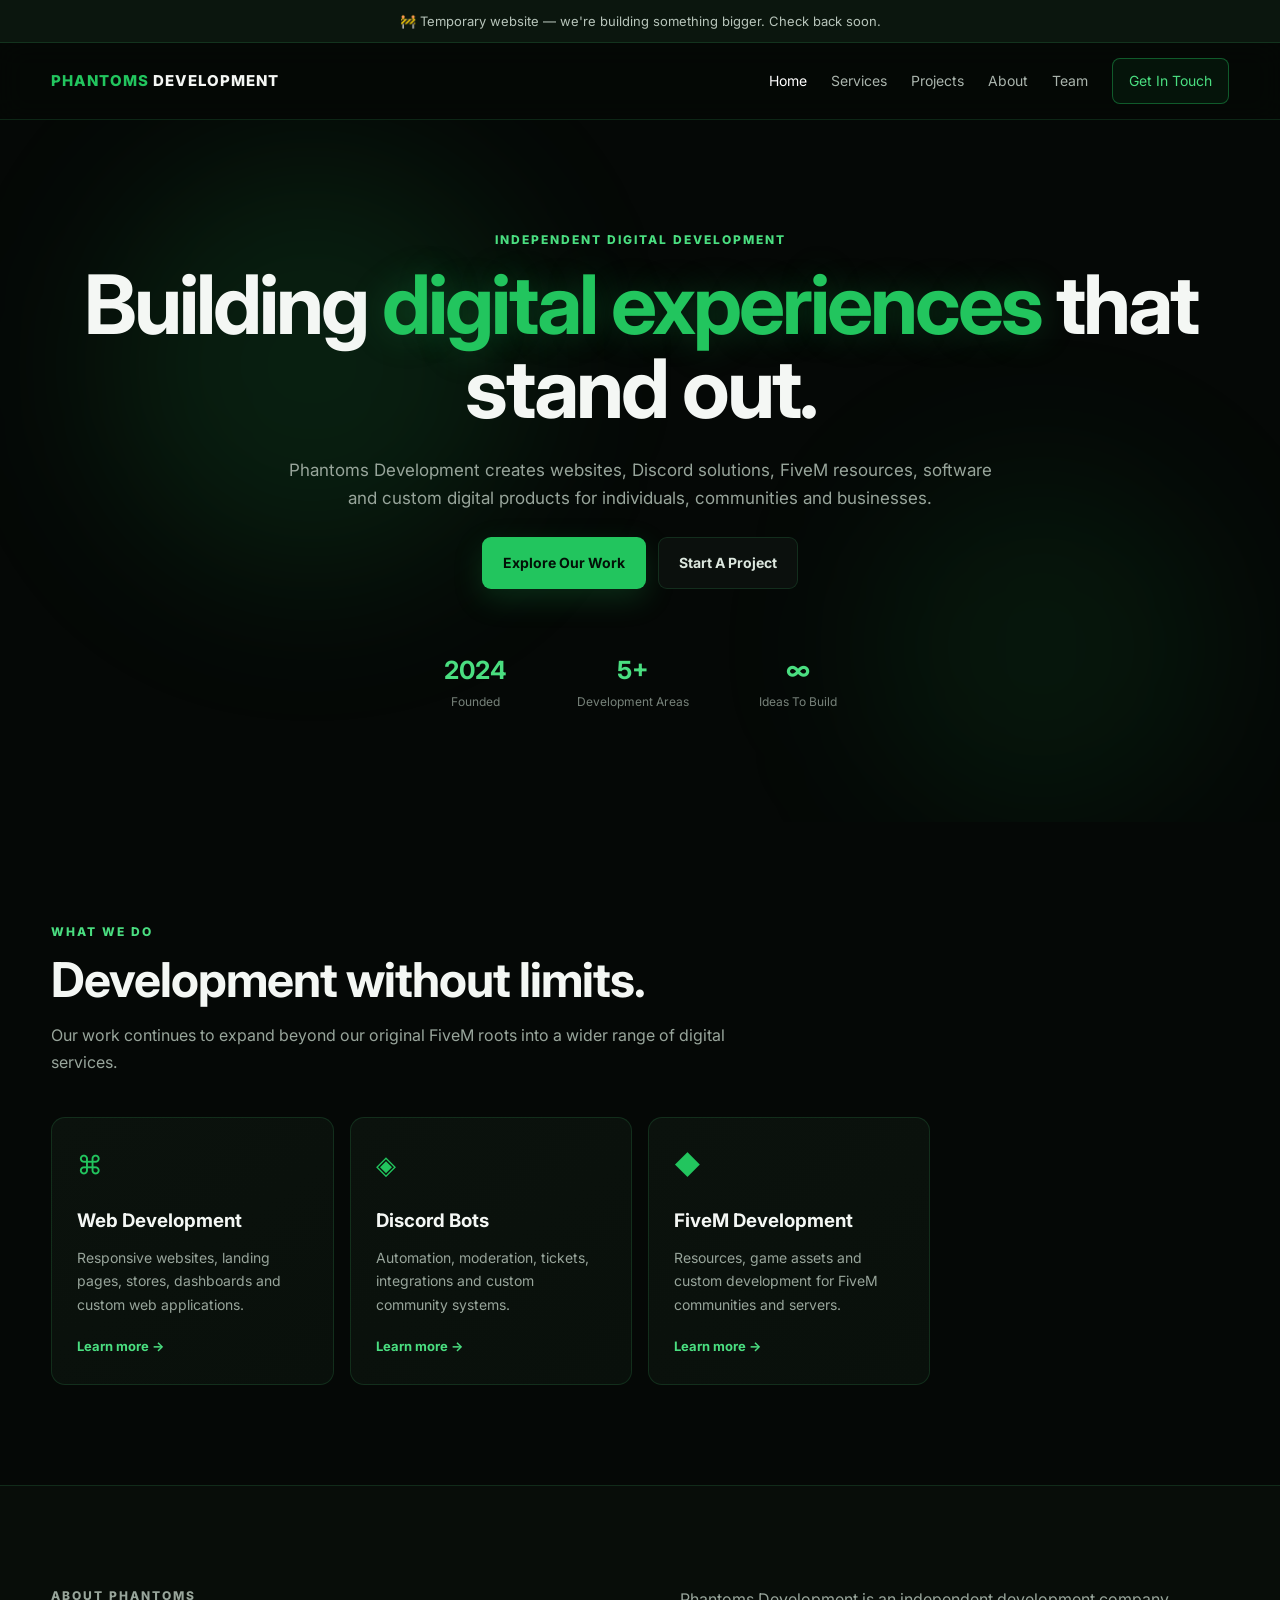
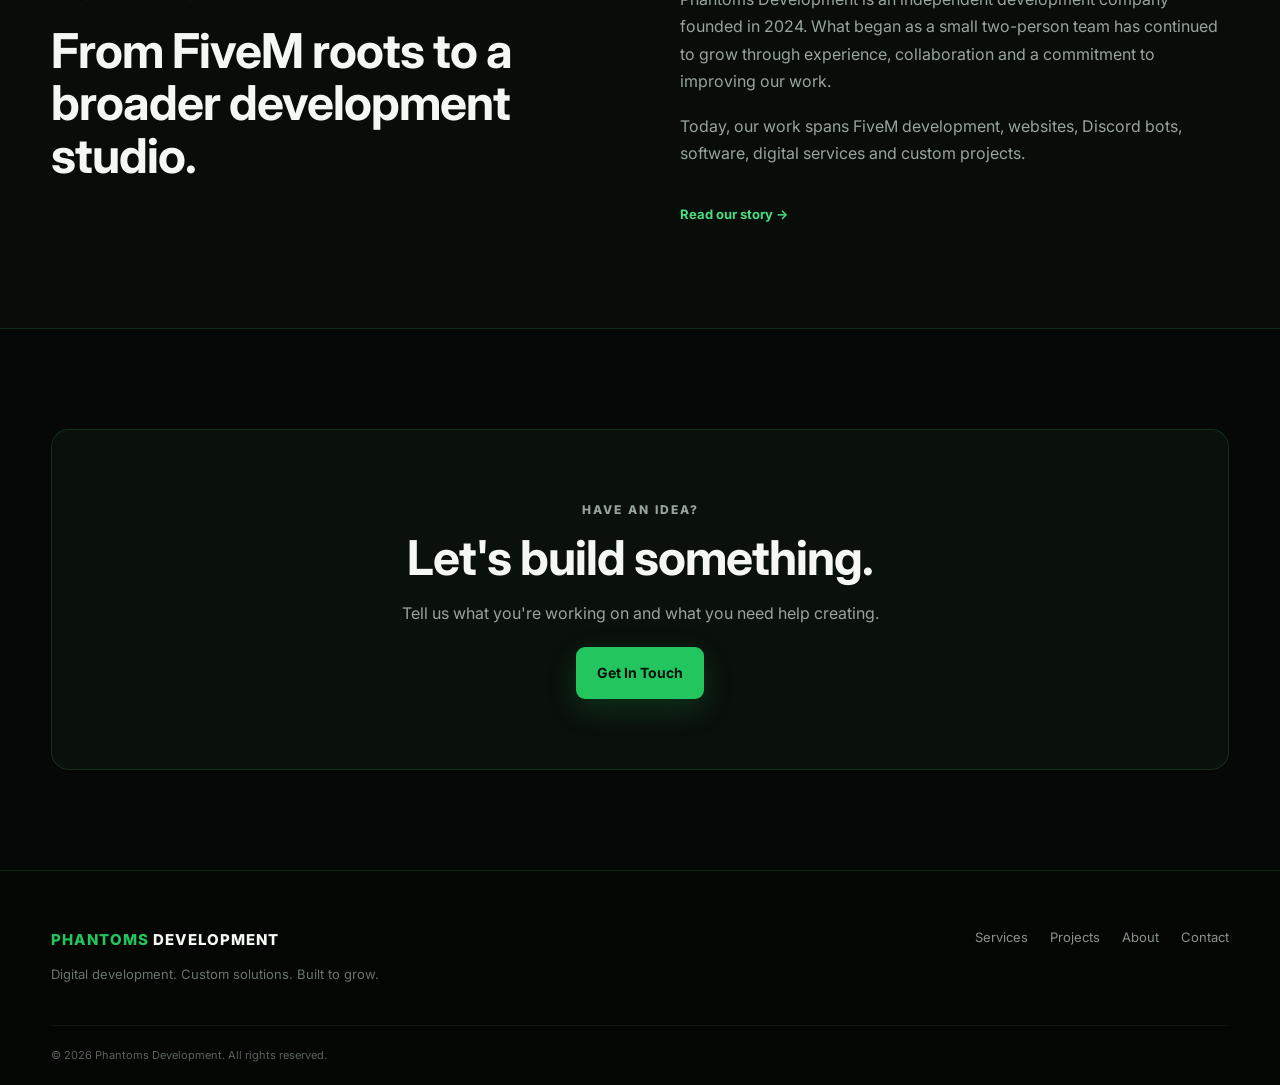
==== index.html @ bc6810c6 "Update index.html" ====
<!DOCTYPE html><html lang="en"><head><meta charset="UTF-8"><meta name="viewport" content="width=device-width,initial-scale=1"><meta name="description" content="Phantoms Development — websites, Discord bots, FiveM development, software and custom digital solutions."><title>Phantoms Development | Home</title><link rel="stylesheet" href="css/style.css"></head><body>

<div class="notice">🚧 Temporary website — we're building something bigger. Check back soon.</div>
<header class="site-header"><div class="container nav-wrap"><a class="logo" href="index.html"><span>PHANTOMS</span> DEVELOPMENT</a><button class="menu-toggle" aria-label="Open navigation">☰</button><nav class="nav"><a class="active" href="index.html">Home</a><a href="services.html">Services</a><a href="projects.html">Projects</a><a href="about.html">About</a><a href="team.html">Team</a><a class="nav-cta" href="contact.html">Get In Touch</a></nav></div></header>
<main>
<section class="hero"><div class="orb orb-one"></div><div class="orb orb-two"></div><div class="container hero-content"><p class="eyebrow">INDEPENDENT DIGITAL DEVELOPMENT</p><h1>Building <span>digital experiences</span> that stand out.</h1><p class="hero-text">Phantoms Development creates websites, Discord solutions, FiveM resources, software and custom digital products for individuals, communities and businesses.</p><div class="hero-buttons"><a class="button primary" href="projects.html">Explore Our Work</a><a class="button secondary" href="contact.html">Start A Project</a></div><div class="stats"><div><strong>2024</strong><span>Founded</span></div><div><strong>5+</strong><span>Development Areas</span></div><div><strong>∞</strong><span>Ideas To Build</span></div></div></div></section>
<section class="section"><div class="container"><div class="section-heading"><p class="eyebrow">WHAT WE DO</p><h2>Development without limits.</h2><p>Our work continues to expand beyond our original FiveM roots into a wider range of digital services.</p></div><div class="card-grid"><article class="card"><div class="icon">⌘</div><h3>Web Development</h3><p>Responsive websites, landing pages, stores, dashboards and custom web applications.</p><a href="services.html">Learn more →</a></article><article class="card"><div class="icon">◈</div><h3>Discord Bots</h3><p>Automation, moderation, tickets, integrations and custom community systems.</p><a href="services.html">Learn more →</a></article><article class="card"><div class="icon">◆</div><h3>FiveM Development</h3><p>Resources, game assets and custom development for FiveM communities and servers.</p><a href="services.html">Learn more →</a></article></div></div></section>
<section class="section dark-section"><div class="container split"><div><p class="eyebrow">ABOUT PHANTOMS</p><h2>From FiveM roots to a broader development studio.</h2></div><div><p>Phantoms Development is an independent development company founded in 2024. What began as a small two-person team has continued to grow through experience, collaboration and a commitment to improving our work.</p><p>Today, our work spans FiveM development, websites, Discord bots, software, digital services and custom projects.</p><a class="text-link" href="about.html">Read our story →</a></div></div></section>
<section class="section"><div class="container cta"><p class="eyebrow">HAVE AN IDEA?</p><h2>Let's build something.</h2><p>Tell us what you're working on and what you need help creating.</p><a class="button primary" href="contact.html">Get In Touch</a></div></section>
</main><footer class="footer"><div class="container footer-wrap"><div><a class="logo" href="index.html"><span>PHANTOMS</span> DEVELOPMENT</a><p>Digital development. Custom solutions. Built to grow.</p></div><div class="footer-links"><a href="services.html">Services</a><a href="projects.html">Projects</a><a href="about.html">About</a><a href="contact.html">Contact</a></div></div><div class="container copyright">© 2026 Phantoms Development. All rights reserved.</div></footer><script src="js/script.js"></script></body></html>
---- css/style.css ----
@import url('https://fonts.googleapis.com/css2?family=Inter:wght@400;500;600;700;800&display=swap');
:root{--bg:#050806;--green:#22c55e;--bright:#4ade80;--text:#f4f7f4;--muted:#98a59b;--border:rgba(74,222,128,.14);--max:1180px}*{box-sizing:border-box;margin:0;padding:0}html{scroll-behavior:smooth}body{font-family:Inter,Arial,sans-serif;background:var(--bg);color:var(--text);line-height:1.7}a{color:inherit;text-decoration:none}.container{width:min(92%,var(--max));margin:auto}.notice{text-align:center;background:#0b160e;border-bottom:1px solid var(--border);color:#b7c4ba;padding:10px;font-size:13px}.site-header{position:sticky;top:0;z-index:20;background:rgba(5,8,6,.88);backdrop-filter:blur(14px);border-bottom:1px solid var(--border)}.nav-wrap{min-height:76px;display:flex;align-items:center;justify-content:space-between;gap:30px}.logo{font-size:15px;font-weight:800;letter-spacing:1px}.logo span{color:var(--green)}.nav{display:flex;align-items:center;gap:24px}.nav a{color:#aab5ad;font-size:14px;transition:.2s}.nav a:hover,.nav a.active{color:#fff}.nav-cta{padding:10px 16px;border:1px solid rgba(34,197,94,.4);border-radius:8px;color:var(--bright)!important;background:rgba(34,197,94,.07)}.menu-toggle{display:none;background:none;border:0;color:#fff;font-size:25px}.hero{min-height:78vh;display:grid;place-items:center;text-align:center;position:relative;overflow:hidden}.orb{position:absolute;border-radius:50%;filter:blur(80px);pointer-events:none}.orb-one{width:420px;height:420px;background:rgba(34,197,94,.12);top:5%;left:8%}.orb-two{width:350px;height:350px;background:rgba(34,197,94,.08);right:5%;bottom:0}.hero-content{position:relative;z-index:1}.eyebrow{color:var(--bright);font-size:12px;font-weight:800;letter-spacing:2px;margin-bottom:12px}h1{font-size:clamp(42px,7vw,82px);line-height:1.03;letter-spacing:-3px}h1 span{color:var(--green);text-shadow:0 0 35px rgba(34,197,94,.25)}.hero-text,.page-hero p{max-width:720px;margin:24px auto;color:var(--muted);font-size:17px}.hero-buttons{display:flex;justify-content:center;gap:12px;flex-wrap:wrap}.button{display:inline-block;border-radius:9px;padding:13px 20px;font-weight:700;font-size:14px;transition:.2s;border:1px solid transparent;cursor:pointer}.button:hover{transform:translateY(-2px)}.primary{background:var(--green);color:#031007;box-shadow:0 10px 30px rgba(34,197,94,.18)}.primary:hover{background:var(--bright)}.secondary{border-color:var(--border);background:#0b100d;color:#dce7de}.stats{display:flex;justify-content:center;gap:70px;margin-top:60px}.stats div{display:flex;flex-direction:column}.stats strong{font-size:25px;color:var(--bright)}.stats span{font-size:12px;color:#77827a}.section{padding:100px 0}.dark-section{background:#080d09;border-top:1px solid var(--border);border-bottom:1px solid var(--border)}.section-heading{max-width:700px;margin-bottom:40px}.section-heading h2,.split h2,.cta h2{font-size:clamp(30px,4vw,48px);line-height:1.1;margin-bottom:15px;letter-spacing:-1px}.section-heading>p:last-child,.split p,.cta>p{color:var(--muted)}.card-grid{display:grid;grid-template-columns:repeat(4,1fr);gap:16px}.card,.project-card,.team-card{background:linear-gradient(145deg,#0b120d,#09100b);border:1px solid var(--border);border-radius:14px;padding:25px;transition:.25s}.card:hover,.project-card:hover,.team-card:hover{transform:translateY(-5px);border-color:rgba(74,222,128,.35);box-shadow:0 15px 50px rgba(0,0,0,.25)}.icon{color:var(--green);font-size:26px;margin-bottom:18px}.card h3{margin-bottom:9px}.card p,.project-body p,.team-card p{color:var(--muted);font-size:14px}.card a,.text-link{display:inline-block;color:var(--bright);font-size:13px;font-weight:700;margin-top:18px}.split{display:grid;grid-template-columns:1fr 1fr;gap:80px;align-items:start}.split p{margin-bottom:18px}.cta{text-align:center;border:1px solid var(--border);border-radius:18px;padding:70px 25px;background:#0a100b}.cta .button{margin-top:20px}.page-hero{padding:120px 0 70px;background:radial-gradient(circle at 50% 0,rgba(34,197,94,.1),transparent 50%);border-bottom:1px solid var(--border)}.page-hero h1{font-size:clamp(42px,6vw,70px)}.service-list{display:grid;gap:18px}.service-row{display:grid;grid-template-columns:90px 1fr;gap:25px;padding:35px 0;border-bottom:1px solid var(--border)}.service-number{font-size:13px;color:var(--green);font-weight:800}.service-row h2{font-size:30px;margin-bottom:10px}.service-row p{color:var(--muted);max-width:800px}.service-row ul{display:flex;flex-wrap:wrap;gap:8px 25px;margin-top:15px;color:#c0cbc2;font-size:14px}.project-grid{display:grid;grid-template-columns:repeat(3,1fr);gap:18px}.project-card{padding:0;overflow:hidden}.project-art{height:190px;display:grid;place-items:center;background:#0b120d;color:var(--green);font-weight:800;letter-spacing:4px;font-size:28px;border-bottom:1px solid var(--border)}.project-body{padding:22px}.project-body span{font-size:11px;color:var(--bright);font-weight:800;letter-spacing:1px}.project-body h3{margin:5px 0 8px}.article{max-width:850px}.article h2{font-size:32px;margin:45px 0 15px}.article h2:first-child{margin-top:0}.article p{color:var(--muted);margin-bottom:18px}.article strong{color:#e8f1e9}.team-grid{display:grid;grid-template-columns:1fr 1fr;gap:20px}.team-card{padding:40px}.avatar{width:70px;height:70px;border-radius:50%;display:grid;place-items:center;background:rgba(34,197,94,.1);border:1px solid var(--border);color:var(--green);font-size:28px;font-weight:800;margin-bottom:25px}.contact-grid{display:grid;grid-template-columns:1fr 1fr;gap:70px}.contact-grid h2{font-size:40px;line-height:1.1;margin-bottom:15px}.contact-grid>div>p:not(.eyebrow){color:var(--muted)}.contact-points{margin-top:35px;display:grid;gap:18px}.contact-points div{border-left:2px solid var(--green);padding-left:16px;display:flex;flex-direction:column}.contact-points span{color:var(--muted);font-size:14px}.contact-form{display:grid;gap:16px;background:#0a100b;border:1px solid var(--border);padding:28px;border-radius:14px}.contact-form label{display:grid;gap:7px;font-size:13px;font-weight:700;color:#d9e2db}.contact-form input,.contact-form select,.contact-form textarea{width:100%;background:#050806;border:1px solid #1b2a1e;border-radius:8px;padding:13px;color:#fff;font:inherit;outline:none}.contact-form input:focus,.contact-form select:focus,.contact-form textarea:focus{border-color:rgba(34,197,94,.6);box-shadow:0 0 0 3px rgba(34,197,94,.08)}.form-note{color:#69756c;font-size:11px}.footer{border-top:1px solid var(--border);padding:55px 0 20px;background:#040604}.footer-wrap{display:flex;justify-content:space-between;gap:30px}.footer p{color:#69756c;font-size:13px;margin-top:10px}.footer-links{display:flex;gap:22px}.footer-links a{color:#89948c;font-size:13px}.copyright{border-top:1px solid rgba(255,255,255,.05);margin-top:40px;padding-top:20px;color:#59635c;font-size:11px}@media(max-width:900px){.card-grid{grid-template-columns:repeat(2,1fr)}.project-grid{grid-template-columns:repeat(2,1fr)}.contact-grid,.split{grid-template-columns:1fr;gap:45px}.stats{gap:35px}}@media(max-width:700px){.menu-toggle{display:block}.nav{display:none;position:absolute;left:0;right:0;top:76px;background:#070b08;border-bottom:1px solid var(--border);padding:18px 4%;flex-direction:column;align-items:stretch}.nav.open{display:flex}.nav a{padding:8px}.nav-cta{text-align:center}.card-grid,.project-grid,.team-grid{grid-template-columns:1fr}.service-row{grid-template-columns:1fr;gap:8px}.hero{min-height:70vh}.stats{flex-direction:column;gap:15px;margin-top:40px}.footer-wrap{flex-direction:column}.footer-links{flex-wrap:wrap}.section{padding:75px 0}}
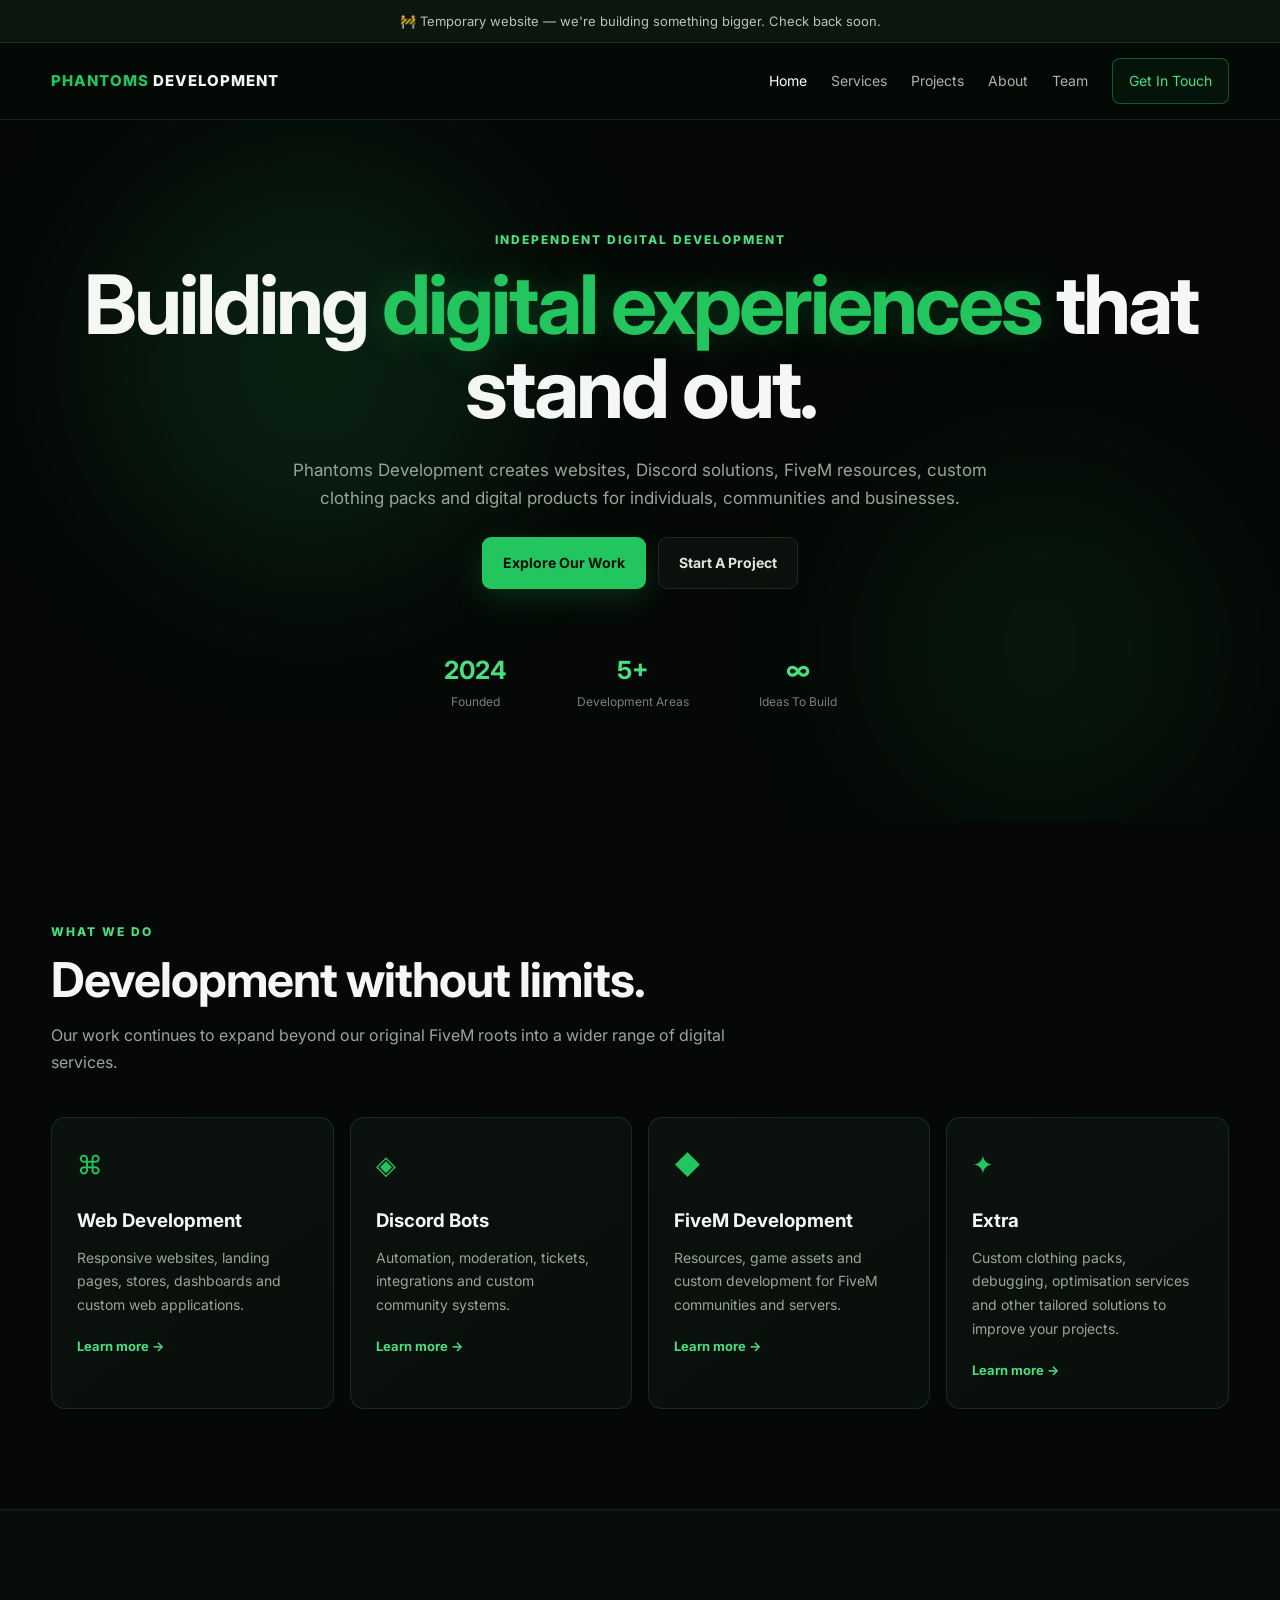
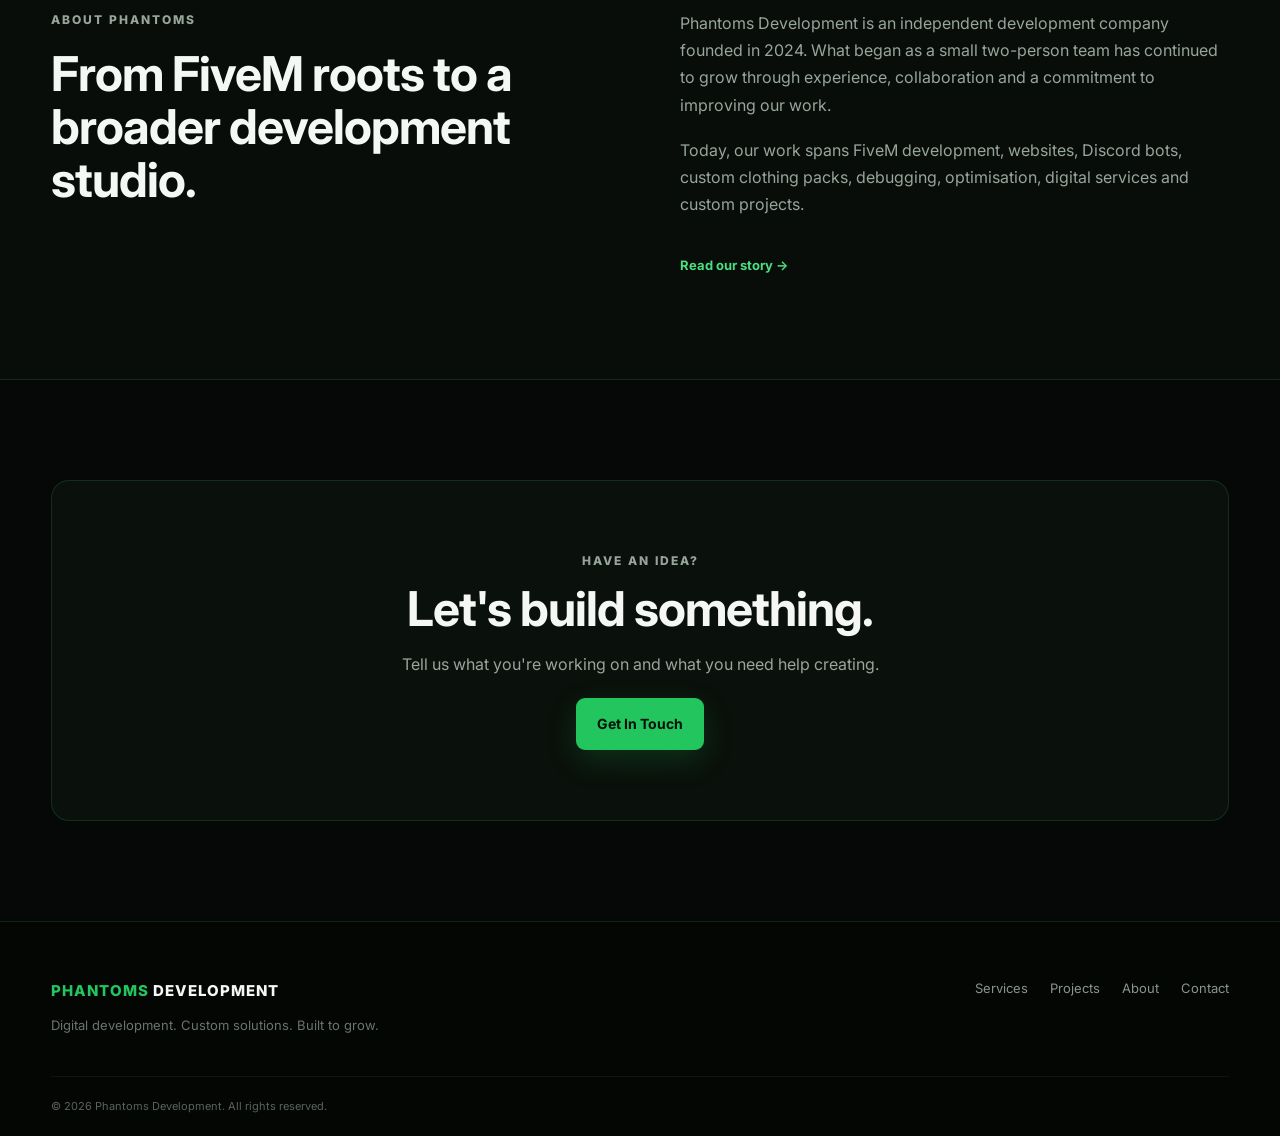
==== commit 9fcf02a0: "Update index.html" ====
--- a/index.html
+++ b/index.html
@@ -1,10 +1,46 @@
-<!DOCTYPE html><html lang="en"><head><meta charset="UTF-8"><meta name="viewport" content="width=device-width,initial-scale=1"><meta name="description" content="Phantoms Development — websites, Discord bots, FiveM development, software and custom digital solutions."><title>Phantoms Development | Home</title><link rel="stylesheet" href="css/style.css"></head><body>
+<!DOCTYPE html><html lang="en"><head><meta charset="UTF-8"><meta name="viewport" content="width=device-width,initial-scale=1"><meta name="description" content="Phantoms Development — websites, Discord bots, FiveM development, custom clothing packs, debugging, optimization and digital solutions."><title>Phantoms Development | Home</title><link rel="stylesheet" href="css/style.css"></head><body>
 
 <div class="notice">🚧 Temporary website — we're building something bigger. Check back soon.</div>
 <header class="site-header"><div class="container nav-wrap"><a class="logo" href="index.html"><span>PHANTOMS</span> DEVELOPMENT</a><button class="menu-toggle" aria-label="Open navigation">☰</button><nav class="nav"><a class="active" href="index.html">Home</a><a href="services.html">Services</a><a href="projects.html">Projects</a><a href="about.html">About</a><a href="team.html">Team</a><a class="nav-cta" href="contact.html">Get In Touch</a></nav></div></header>
 <main>
-<section class="hero"><div class="orb orb-one"></div><div class="orb orb-two"></div><div class="container hero-content"><p class="eyebrow">INDEPENDENT DIGITAL DEVELOPMENT</p><h1>Building <span>digital experiences</span> that stand out.</h1><p class="hero-text">Phantoms Development creates websites, Discord solutions, FiveM resources, software and custom digital products for individuals, communities and businesses.</p><div class="hero-buttons"><a class="button primary" href="projects.html">Explore Our Work</a><a class="button secondary" href="contact.html">Start A Project</a></div><div class="stats"><div><strong>2024</strong><span>Founded</span></div><div><strong>5+</strong><span>Development Areas</span></div><div><strong>∞</strong><span>Ideas To Build</span></div></div></div></section>
-<section class="section"><div class="container"><div class="section-heading"><p class="eyebrow">WHAT WE DO</p><h2>Development without limits.</h2><p>Our work continues to expand beyond our original FiveM roots into a wider range of digital services.</p></div><div class="card-grid"><article class="card"><div class="icon">⌘</div><h3>Web Development</h3><p>Responsive websites, landing pages, stores, dashboards and custom web applications.</p><a href="services.html">Learn more →</a></article><article class="card"><div class="icon">◈</div><h3>Discord Bots</h3><p>Automation, moderation, tickets, integrations and custom community systems.</p><a href="services.html">Learn more →</a></article><article class="card"><div class="icon">◆</div><h3>FiveM Development</h3><p>Resources, game assets and custom development for FiveM communities and servers.</p><a href="services.html">Learn more →</a></article></div></div></section>
-<section class="section dark-section"><div class="container split"><div><p class="eyebrow">ABOUT PHANTOMS</p><h2>From FiveM roots to a broader development studio.</h2></div><div><p>Phantoms Development is an independent development company founded in 2024. What began as a small two-person team has continued to grow through experience, collaboration and a commitment to improving our work.</p><p>Today, our work spans FiveM development, websites, Discord bots, software, digital services and custom projects.</p><a class="text-link" href="about.html">Read our story →</a></div></div></section>
+<section class="hero"><div class="orb orb-one"></div><div class="orb orb-two"></div><div class="container hero-content"><p class="eyebrow">INDEPENDENT DIGITAL DEVELOPMENT</p><h1>Building <span>digital experiences</span> that stand out.</h1><p class="hero-text">Phantoms Development creates websites, Discord solutions, FiveM resources, custom clothing packs and digital products for individuals, communities and businesses.</p><div class="hero-buttons"><a class="button primary" href="projects.html">Explore Our Work</a><a class="button secondary" href="contact.html">Start A Project</a></div><div class="stats"><div><strong>2024</strong><span>Founded</span></div><div><strong>5+</strong><span>Development Areas</span></div><div><strong>∞</strong><span>Ideas To Build</span></div></div></div></section>
+
+<section class="section"><div class="container"><div class="section-heading"><p class="eyebrow">WHAT WE DO</p><h2>Development without limits.</h2><p>Our work continues to expand beyond our original FiveM roots into a wider range of digital services.</p></div><div class="card-grid">
+
+<article class="card">
+<div class="icon">⌘</div>
+<h3>Web Development</h3>
+<p>Responsive websites, landing pages, stores, dashboards and custom web applications.</p>
+<a href="services.html">Learn more →</a>
+</article>
+
+<article class="card">
+<div class="icon">◈</div>
+<h3>Discord Bots</h3>
+<p>Automation, moderation, tickets, integrations and custom community systems.</p>
+<a href="services.html">Learn more →</a>
+</article>
+
+<article class="card">
+<div class="icon">◆</div>
+<h3>FiveM Development</h3>
+<p>Resources, game assets and custom development for FiveM communities and servers.</p>
+<a href="services.html">Learn more →</a>
+</article>
+
+<article class="card">
+<div class="icon">✦</div>
+<h3>Extra</h3>
+<p>Custom clothing packs, debugging, optimisation services and other tailored solutions to improve your projects.</p>
+<a href="services.html">Learn more →</a>
+</article>
+
+</div></div></section>
+
+<section class="section dark-section"><div class="container split"><div><p class="eyebrow">ABOUT PHANTOMS</p><h2>From FiveM roots to a broader development studio.</h2></div><div><p>Phantoms Development is an independent development company founded in 2024. What began as a small two-person team has continued to grow through experience, collaboration and a commitment to improving our work.</p><p>Today, our work spans FiveM development, websites, Discord bots, custom clothing packs, debugging, optimisation, digital services and custom projects.</p><a class="text-link" href="about.html">Read our story →</a></div></div></section>
+
 <section class="section"><div class="container cta"><p class="eyebrow">HAVE AN IDEA?</p><h2>Let's build something.</h2><p>Tell us what you're working on and what you need help creating.</p><a class="button primary" href="contact.html">Get In Touch</a></div></section>
-</main><footer class="footer"><div class="container footer-wrap"><div><a class="logo" href="index.html"><span>PHANTOMS</span> DEVELOPMENT</a><p>Digital development. Custom solutions. Built to grow.</p></div><div class="footer-links"><a href="services.html">Services</a><a href="projects.html">Projects</a><a href="about.html">About</a><a href="contact.html">Contact</a></div></div><div class="container copyright">© 2026 Phantoms Development. All rights reserved.</div></footer><script src="js/script.js"></script></body></html>
+</main>
+
+<footer class="footer"><div class="container footer-wrap"><div><a class="logo" href="index.html"><span>PHANTOMS</span> DEVELOPMENT</a><p>Digital development. Custom solutions. Built to grow.</p></div><div class="footer-links"><a href="services.html">Services</a><a href="projects.html">Projects</a><a href="about.html">About</a><a href="contact.html">Contact</a></div></div><div class="container copyright">© 2026 Phantoms Development. All rights reserved.</div></footer>
+<script src="js/script.js"></script></body></html>
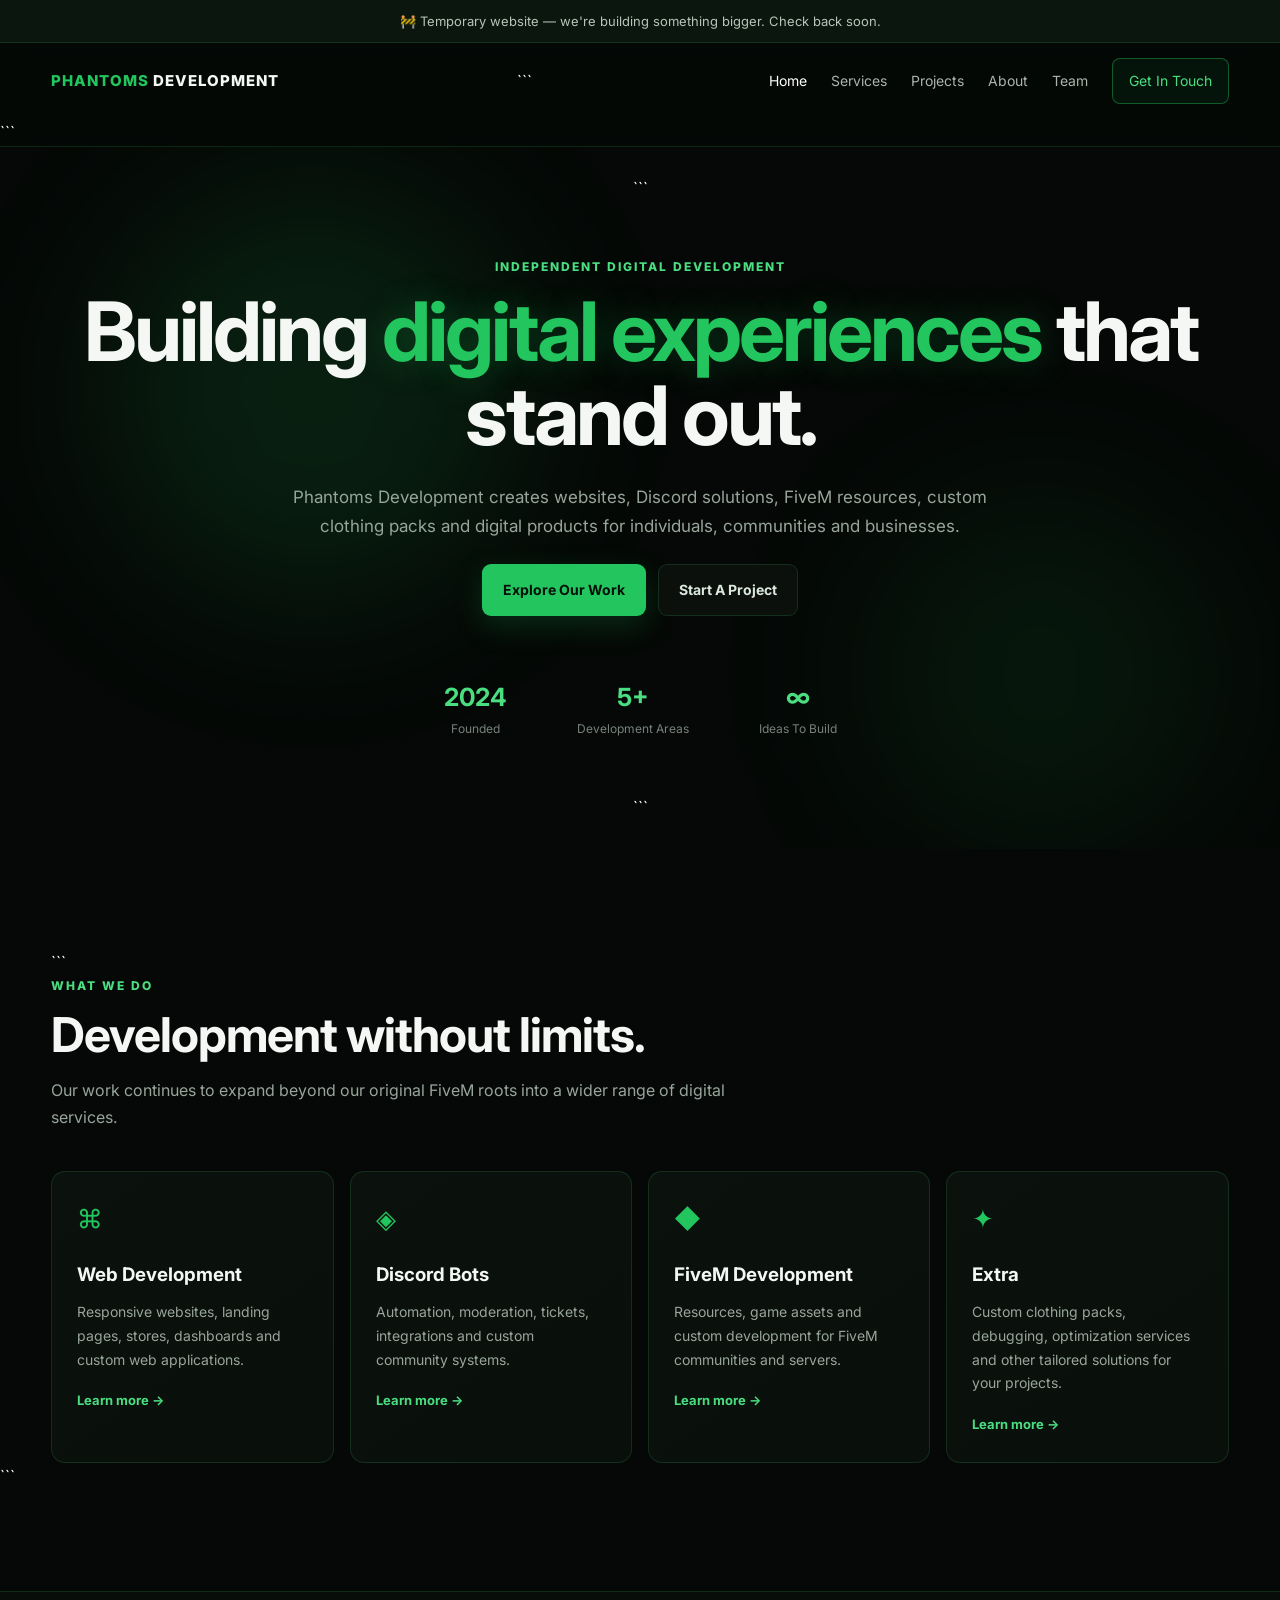
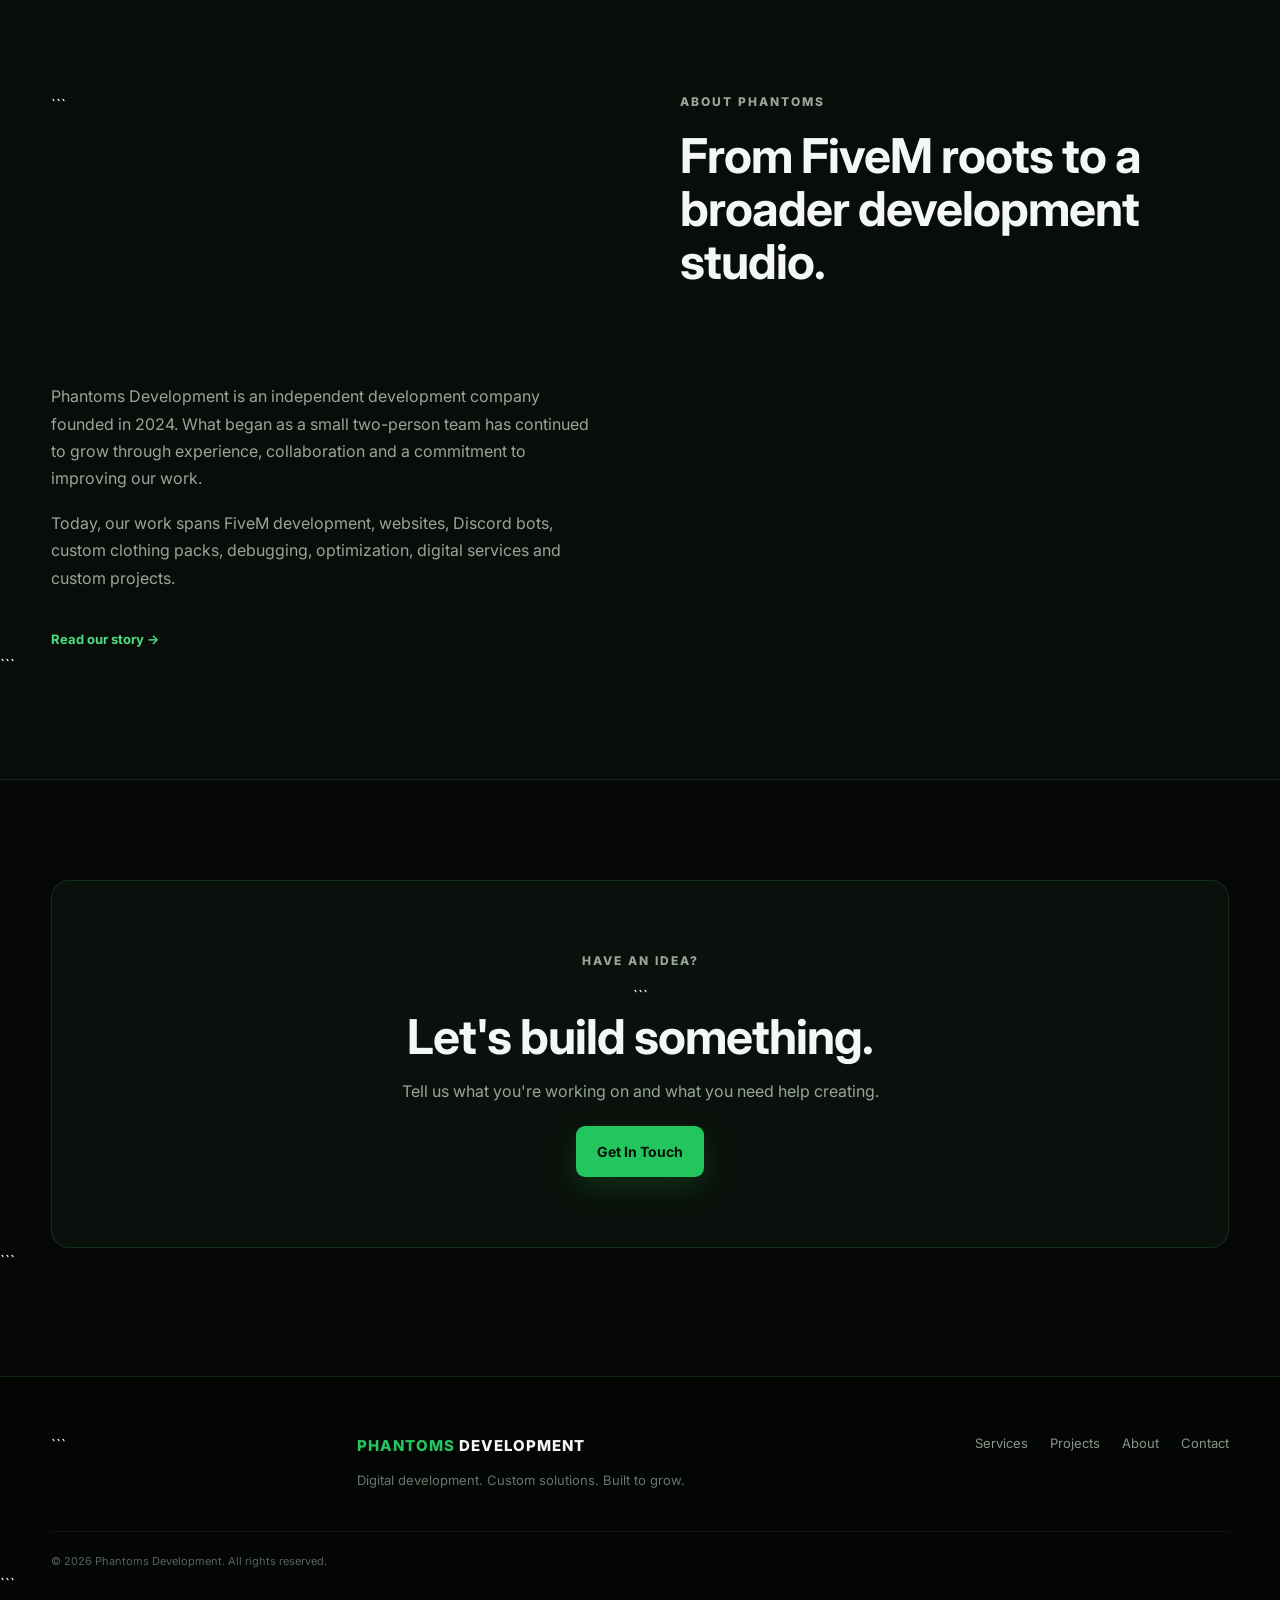
==== commit 027a1773: "Update index.html" ====
--- a/index.html
+++ b/index.html
@@ -1,46 +1,222 @@
-<!DOCTYPE html><html lang="en"><head><meta charset="UTF-8"><meta name="viewport" content="width=device-width,initial-scale=1"><meta name="description" content="Phantoms Development — websites, Discord bots, FiveM development, custom clothing packs, debugging, optimization and digital solutions."><title>Phantoms Development | Home</title><link rel="stylesheet" href="css/style.css"></head><body>
+<!DOCTYPE html>
+
+<html lang="en">
+<head>
+    <meta charset="UTF-8">
+    <meta name="viewport" content="width=device-width,initial-scale=1">
+    <meta name="description" content="Phantoms Development — websites, Discord bots, FiveM development, custom clothing packs, debugging, optimization and custom digital solutions.">
+    <title>Phantoms Development | Home</title>
+    <link rel="stylesheet" href="css/style.css">
+</head>
+
+<body>
 
 <div class="notice">🚧 Temporary website — we're building something bigger. Check back soon.</div>
-<header class="site-header"><div class="container nav-wrap"><a class="logo" href="index.html"><span>PHANTOMS</span> DEVELOPMENT</a><button class="menu-toggle" aria-label="Open navigation">☰</button><nav class="nav"><a class="active" href="index.html">Home</a><a href="services.html">Services</a><a href="projects.html">Projects</a><a href="about.html">About</a><a href="team.html">Team</a><a class="nav-cta" href="contact.html">Get In Touch</a></nav></div></header>
+
+<header class="site-header">
+    <div class="container nav-wrap">
+        <a class="logo" href="index.html">
+            <span>PHANTOMS</span> DEVELOPMENT
+        </a>
+
+```
+    <button class="menu-toggle" aria-label="Open navigation">☰</button>
+
+    <nav class="nav">
+        <a class="active" href="index.html">Home</a>
+        <a href="services.html">Services</a>
+        <a href="projects.html">Projects</a>
+        <a href="about.html">About</a>
+        <a href="team.html">Team</a>
+        <a class="nav-cta" href="contact.html">Get In Touch</a>
+    </nav>
+</div>
+```
+
+</header>
+
 <main>
-<section class="hero"><div class="orb orb-one"></div><div class="orb orb-two"></div><div class="container hero-content"><p class="eyebrow">INDEPENDENT DIGITAL DEVELOPMENT</p><h1>Building <span>digital experiences</span> that stand out.</h1><p class="hero-text">Phantoms Development creates websites, Discord solutions, FiveM resources, custom clothing packs and digital products for individuals, communities and businesses.</p><div class="hero-buttons"><a class="button primary" href="projects.html">Explore Our Work</a><a class="button secondary" href="contact.html">Start A Project</a></div><div class="stats"><div><strong>2024</strong><span>Founded</span></div><div><strong>5+</strong><span>Development Areas</span></div><div><strong>∞</strong><span>Ideas To Build</span></div></div></div></section>
-
-<section class="section"><div class="container"><div class="section-heading"><p class="eyebrow">WHAT WE DO</p><h2>Development without limits.</h2><p>Our work continues to expand beyond our original FiveM roots into a wider range of digital services.</p></div><div class="card-grid">
-
-<article class="card">
-<div class="icon">⌘</div>
-<h3>Web Development</h3>
-<p>Responsive websites, landing pages, stores, dashboards and custom web applications.</p>
-<a href="services.html">Learn more →</a>
-</article>
-
-<article class="card">
-<div class="icon">◈</div>
-<h3>Discord Bots</h3>
-<p>Automation, moderation, tickets, integrations and custom community systems.</p>
-<a href="services.html">Learn more →</a>
-</article>
-
-<article class="card">
-<div class="icon">◆</div>
-<h3>FiveM Development</h3>
-<p>Resources, game assets and custom development for FiveM communities and servers.</p>
-<a href="services.html">Learn more →</a>
-</article>
-
-<article class="card">
-<div class="icon">✦</div>
-<h3>Extra</h3>
-<p>Custom clothing packs, debugging, optimisation services and other tailored solutions to improve your projects.</p>
-<a href="services.html">Learn more →</a>
-</article>
-
-</div></div></section>
-
-<section class="section dark-section"><div class="container split"><div><p class="eyebrow">ABOUT PHANTOMS</p><h2>From FiveM roots to a broader development studio.</h2></div><div><p>Phantoms Development is an independent development company founded in 2024. What began as a small two-person team has continued to grow through experience, collaboration and a commitment to improving our work.</p><p>Today, our work spans FiveM development, websites, Discord bots, custom clothing packs, debugging, optimisation, digital services and custom projects.</p><a class="text-link" href="about.html">Read our story →</a></div></div></section>
-
-<section class="section"><div class="container cta"><p class="eyebrow">HAVE AN IDEA?</p><h2>Let's build something.</h2><p>Tell us what you're working on and what you need help creating.</p><a class="button primary" href="contact.html">Get In Touch</a></div></section>
+
+<section class="hero">
+    <div class="orb orb-one"></div>
+    <div class="orb orb-two"></div>
+
+```
+<div class="container hero-content">
+    <p class="eyebrow">INDEPENDENT DIGITAL DEVELOPMENT</p>
+
+    <h1>Building <span>digital experiences</span> that stand out.</h1>
+
+    <p class="hero-text">
+        Phantoms Development creates websites, Discord solutions, FiveM resources,
+        custom clothing packs and digital products for individuals, communities and businesses.
+    </p>
+
+    <div class="hero-buttons">
+        <a class="button primary" href="projects.html">Explore Our Work</a>
+        <a class="button secondary" href="contact.html">Start A Project</a>
+    </div>
+
+    <div class="stats">
+        <div>
+            <strong>2024</strong>
+            <span>Founded</span>
+        </div>
+
+        <div>
+            <strong>5+</strong>
+            <span>Development Areas</span>
+        </div>
+
+        <div>
+            <strong>∞</strong>
+            <span>Ideas To Build</span>
+        </div>
+    </div>
+</div>
+```
+
+</section>
+
+<section class="section">
+    <div class="container">
+
+```
+    <div class="section-heading">
+        <p class="eyebrow">WHAT WE DO</p>
+        <h2>Development without limits.</h2>
+        <p>
+            Our work continues to expand beyond our original FiveM roots
+            into a wider range of digital services.
+        </p>
+    </div>
+
+    <div class="card-grid">
+
+        <article class="card">
+            <div class="icon">⌘</div>
+            <h3>Web Development</h3>
+            <p>
+                Responsive websites, landing pages, stores, dashboards
+                and custom web applications.
+            </p>
+            <a href="services.html">Learn more →</a>
+        </article>
+
+        <article class="card">
+            <div class="icon">◈</div>
+            <h3>Discord Bots</h3>
+            <p>
+                Automation, moderation, tickets, integrations and
+                custom community systems.
+            </p>
+            <a href="services.html">Learn more →</a>
+        </article>
+
+        <article class="card">
+            <div class="icon">◆</div>
+            <h3>FiveM Development</h3>
+            <p>
+                Resources, game assets and custom development
+                for FiveM communities and servers.
+            </p>
+            <a href="services.html">Learn more →</a>
+        </article>
+
+        <article class="card">
+            <div class="icon">✦</div>
+            <h3>Extra</h3>
+            <p>
+                Custom clothing packs, debugging, optimization services
+                and other tailored solutions for your projects.
+            </p>
+            <a href="services.html">Learn more →</a>
+        </article>
+
+    </div>
+</div>
+```
+
+</section>
+
+<section class="section dark-section">
+    <div class="container split">
+
+```
+    <div>
+        <p class="eyebrow">ABOUT PHANTOMS</p>
+        <h2>From FiveM roots to a broader development studio.</h2>
+    </div>
+
+    <div>
+        <p>
+            Phantoms Development is an independent development company founded in 2024.
+            What began as a small two-person team has continued to grow through experience,
+            collaboration and a commitment to improving our work.
+        </p>
+
+        <p>
+            Today, our work spans FiveM development, websites, Discord bots,
+            custom clothing packs, debugging, optimization, digital services
+            and custom projects.
+        </p>
+
+        <a class="text-link" href="about.html">Read our story →</a>
+    </div>
+
+</div>
+```
+
+</section>
+
+<section class="section">
+    <div class="container cta">
+        <p class="eyebrow">HAVE AN IDEA?</p>
+
+```
+    <h2>Let's build something.</h2>
+
+    <p>
+        Tell us what you're working on and what you need help creating.
+    </p>
+
+    <a class="button primary" href="contact.html">Get In Touch</a>
+</div>
+```
+
+</section>
+
 </main>
 
-<footer class="footer"><div class="container footer-wrap"><div><a class="logo" href="index.html"><span>PHANTOMS</span> DEVELOPMENT</a><p>Digital development. Custom solutions. Built to grow.</p></div><div class="footer-links"><a href="services.html">Services</a><a href="projects.html">Projects</a><a href="about.html">About</a><a href="contact.html">Contact</a></div></div><div class="container copyright">© 2026 Phantoms Development. All rights reserved.</div></footer>
-<script src="js/script.js"></script></body></html>
+<footer class="footer">
+    <div class="container footer-wrap">
+
+```
+    <div>
+        <a class="logo" href="index.html">
+            <span>PHANTOMS</span> DEVELOPMENT
+        </a>
+
+        <p>Digital development. Custom solutions. Built to grow.</p>
+    </div>
+
+    <div class="footer-links">
+        <a href="services.html">Services</a>
+        <a href="projects.html">Projects</a>
+        <a href="about.html">About</a>
+        <a href="contact.html">Contact</a>
+    </div>
+
+</div>
+
+<div class="container copyright">
+    © 2026 Phantoms Development. All rights reserved.
+</div>
+```
+
+</footer>
+
+<script src="js/script.js"></script>
+
+</body>
+</html>
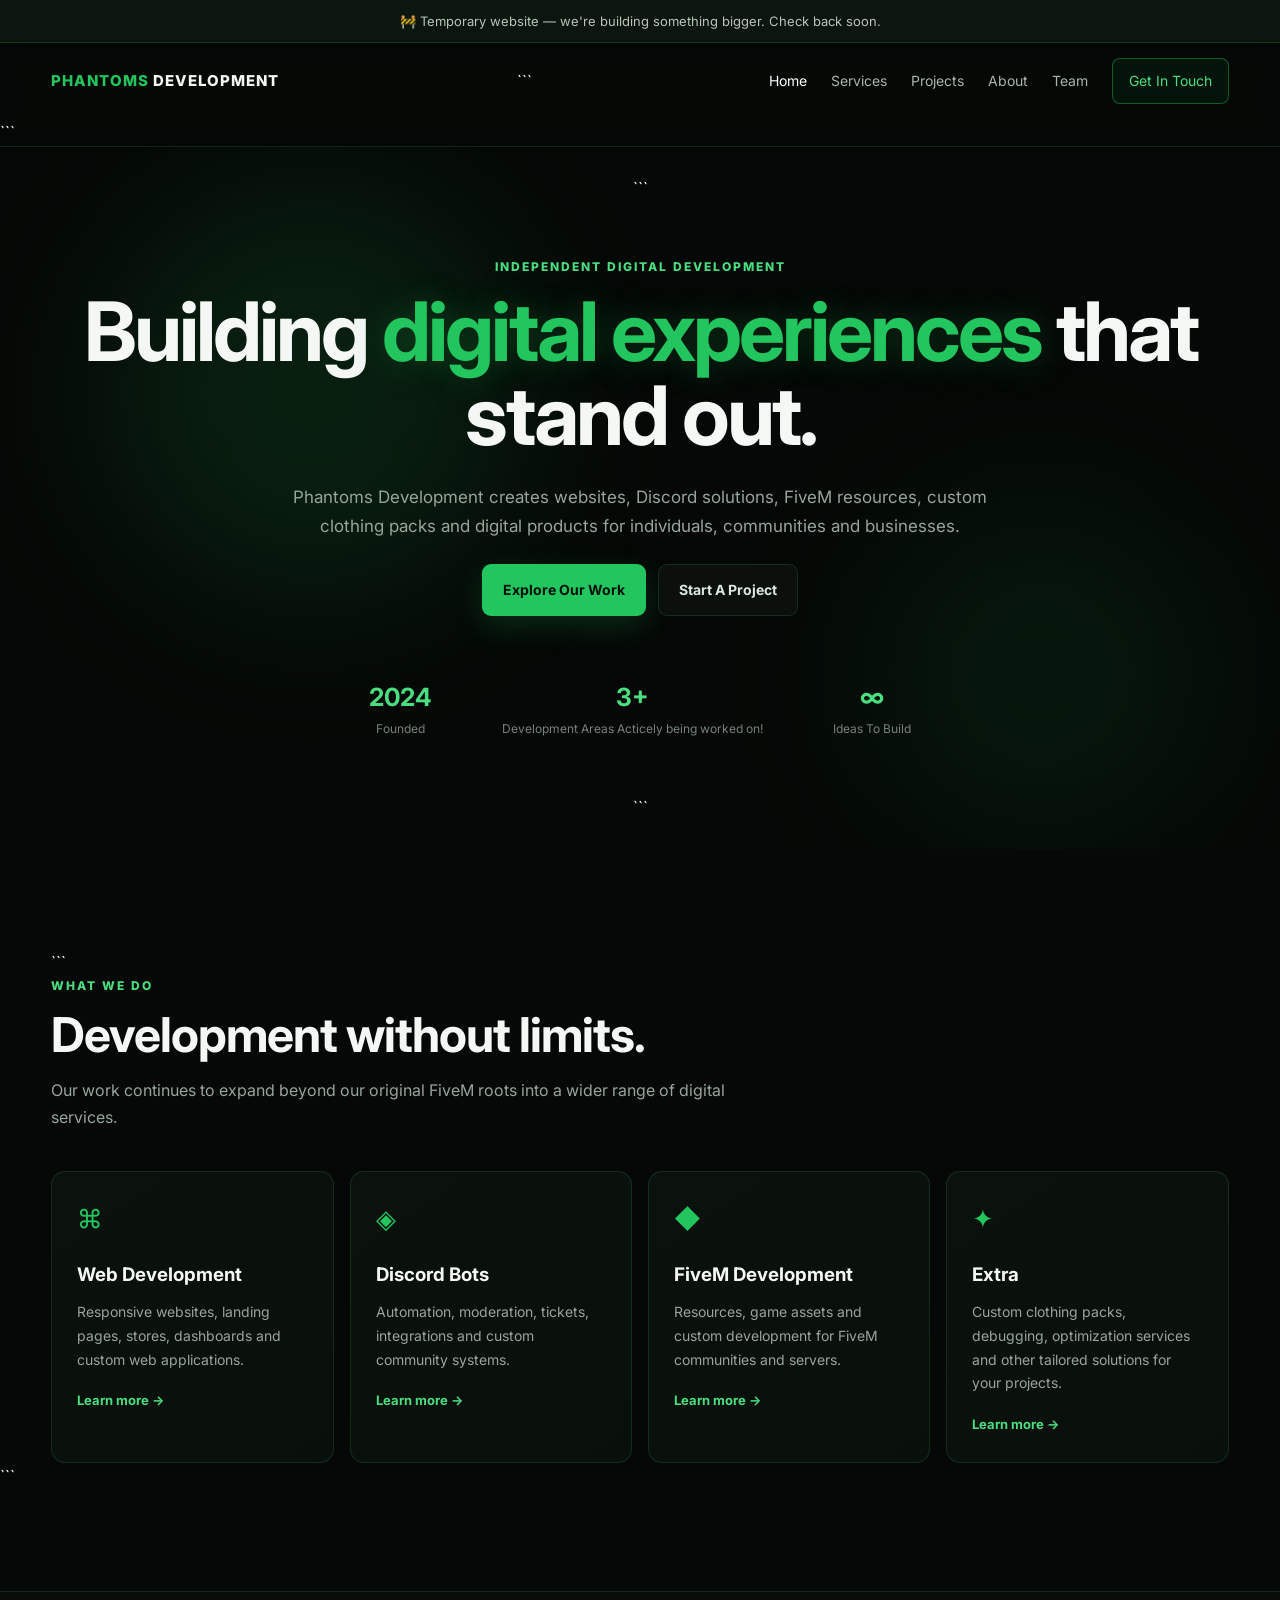
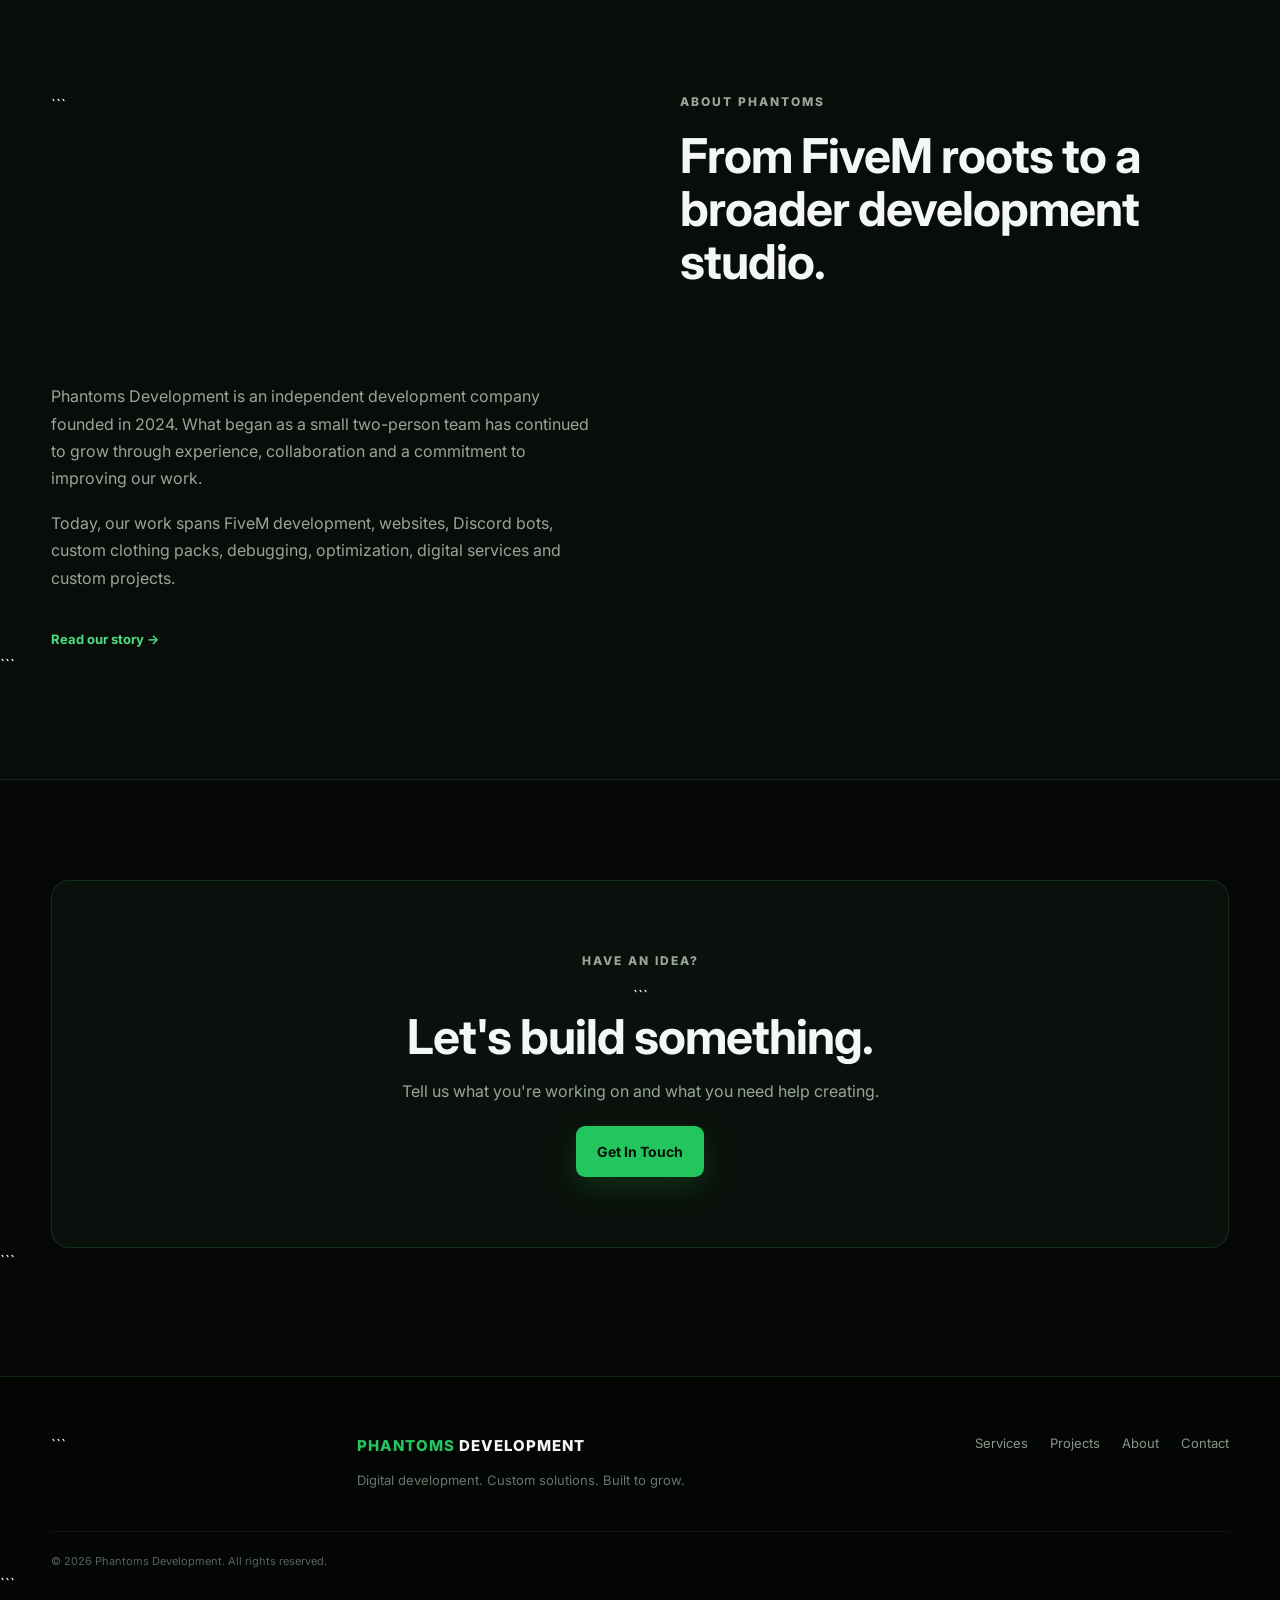
==== commit 0caaab8f: "Update index.html" ====
--- a/index.html
+++ b/index.html
@@ -64,8 +64,8 @@
         </div>
 
         <div>
-            <strong>5+</strong>
-            <span>Development Areas</span>
+            <strong>3+</strong>
+            <span>Development Areas Acticely being worked on!</span>
         </div>
 
         <div>
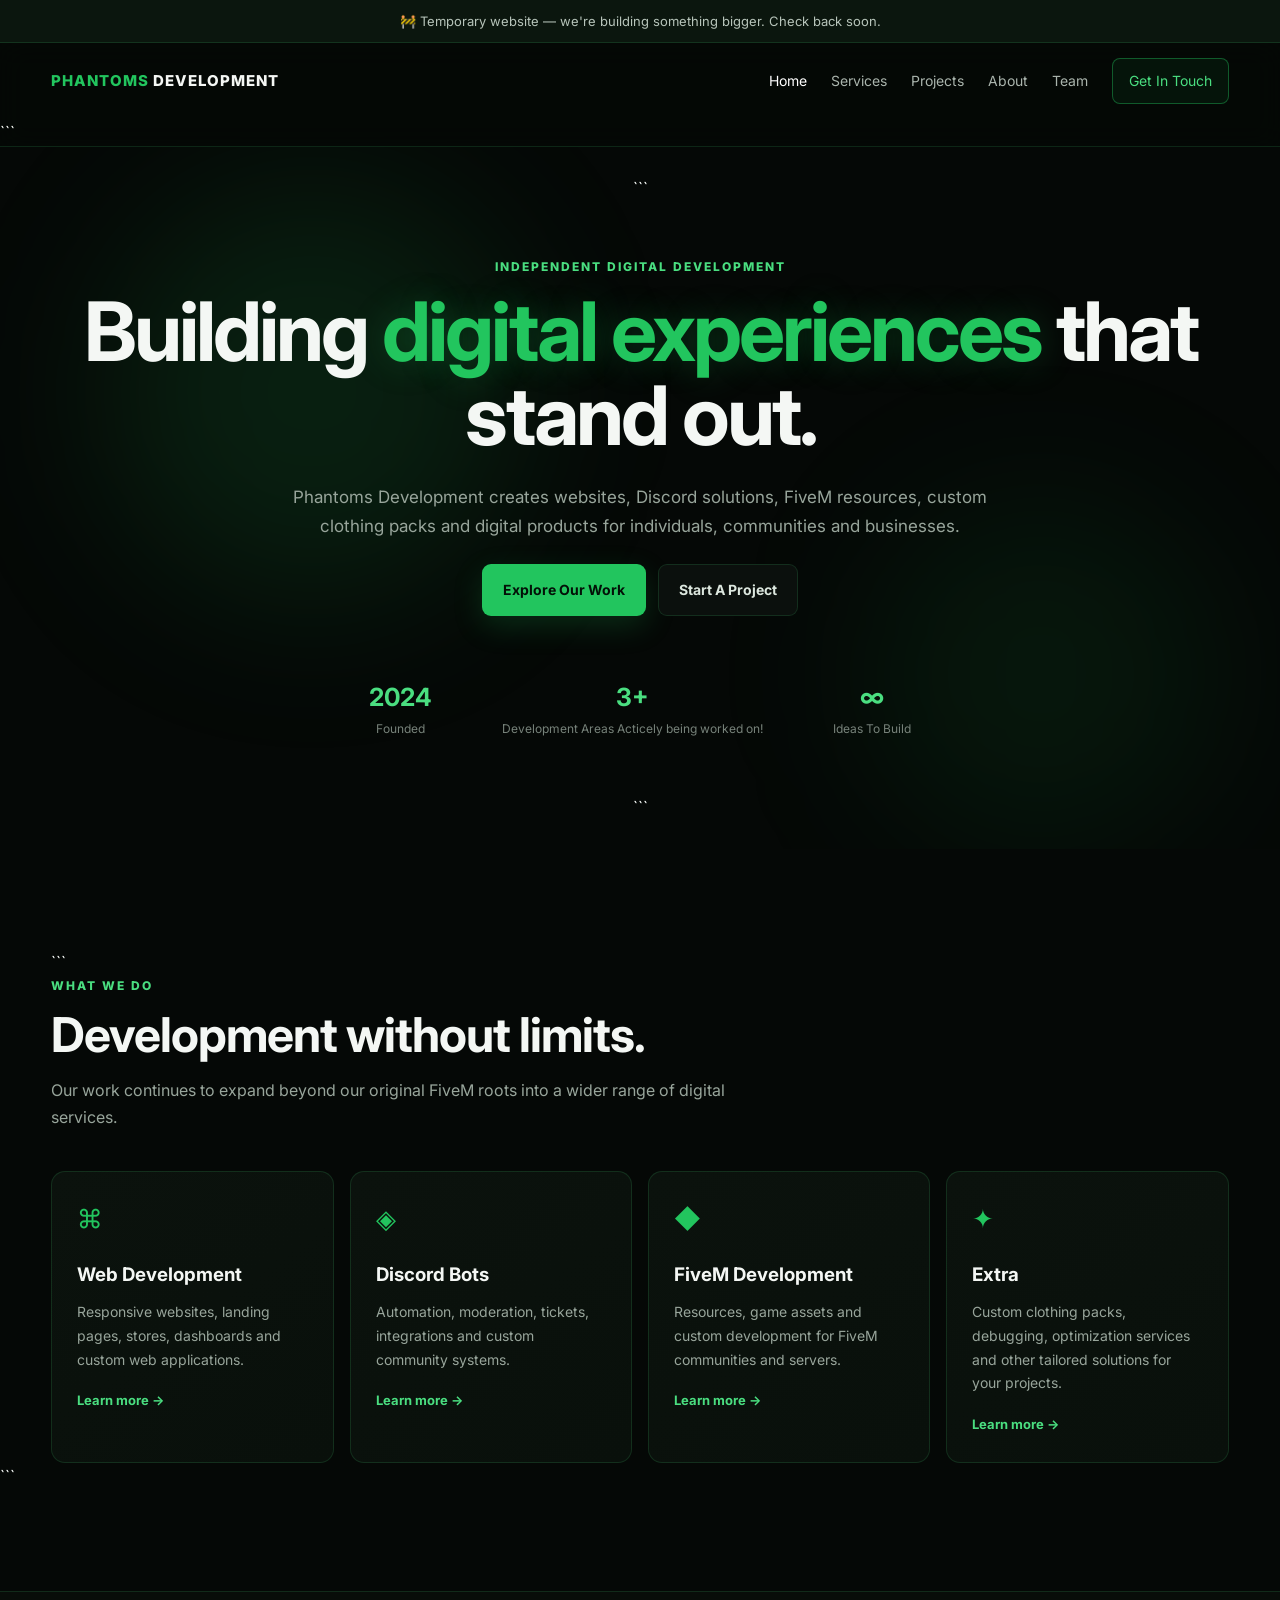
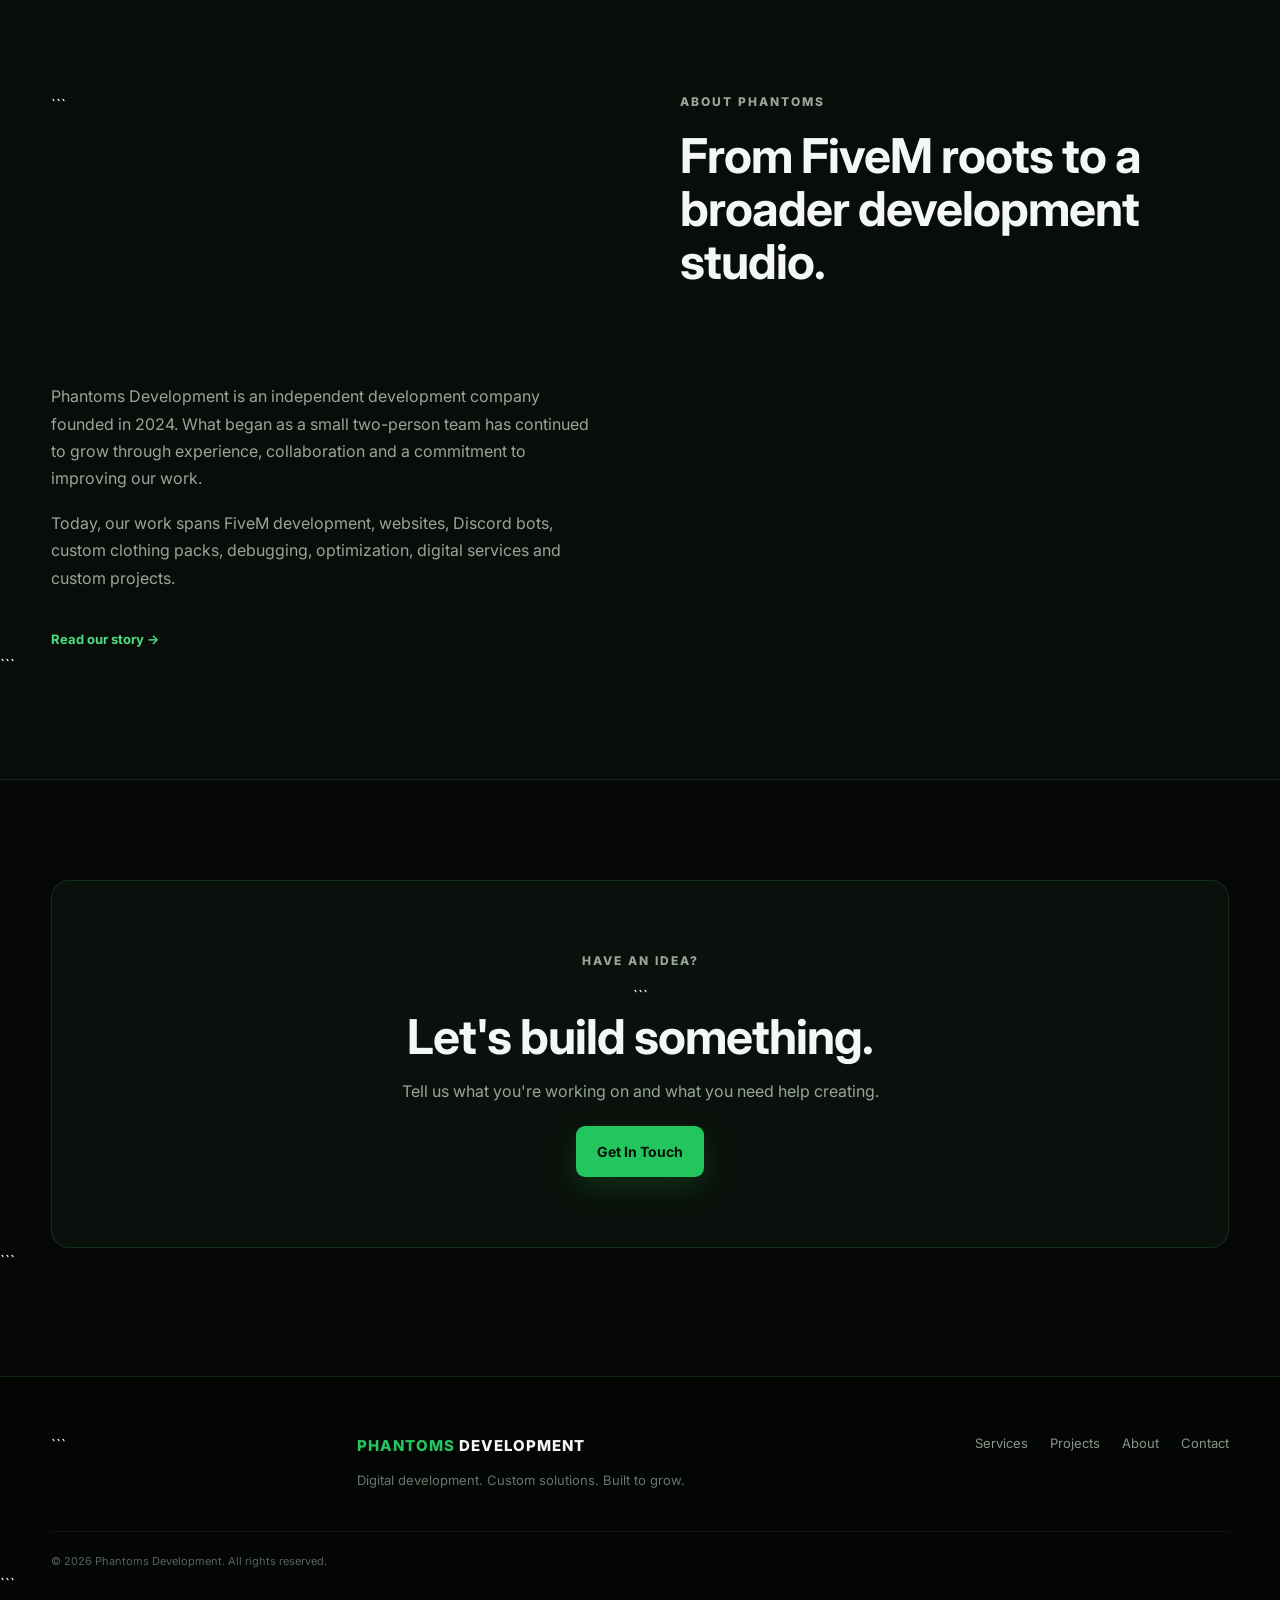
==== commit e3d6f63d: "Update index.html" ====
--- a/index.html
+++ b/index.html
@@ -19,7 +19,6 @@
             <span>PHANTOMS</span> DEVELOPMENT
         </a>
 
-```
     <button class="menu-toggle" aria-label="Open navigation">☰</button>
 
     <nav class="nav">
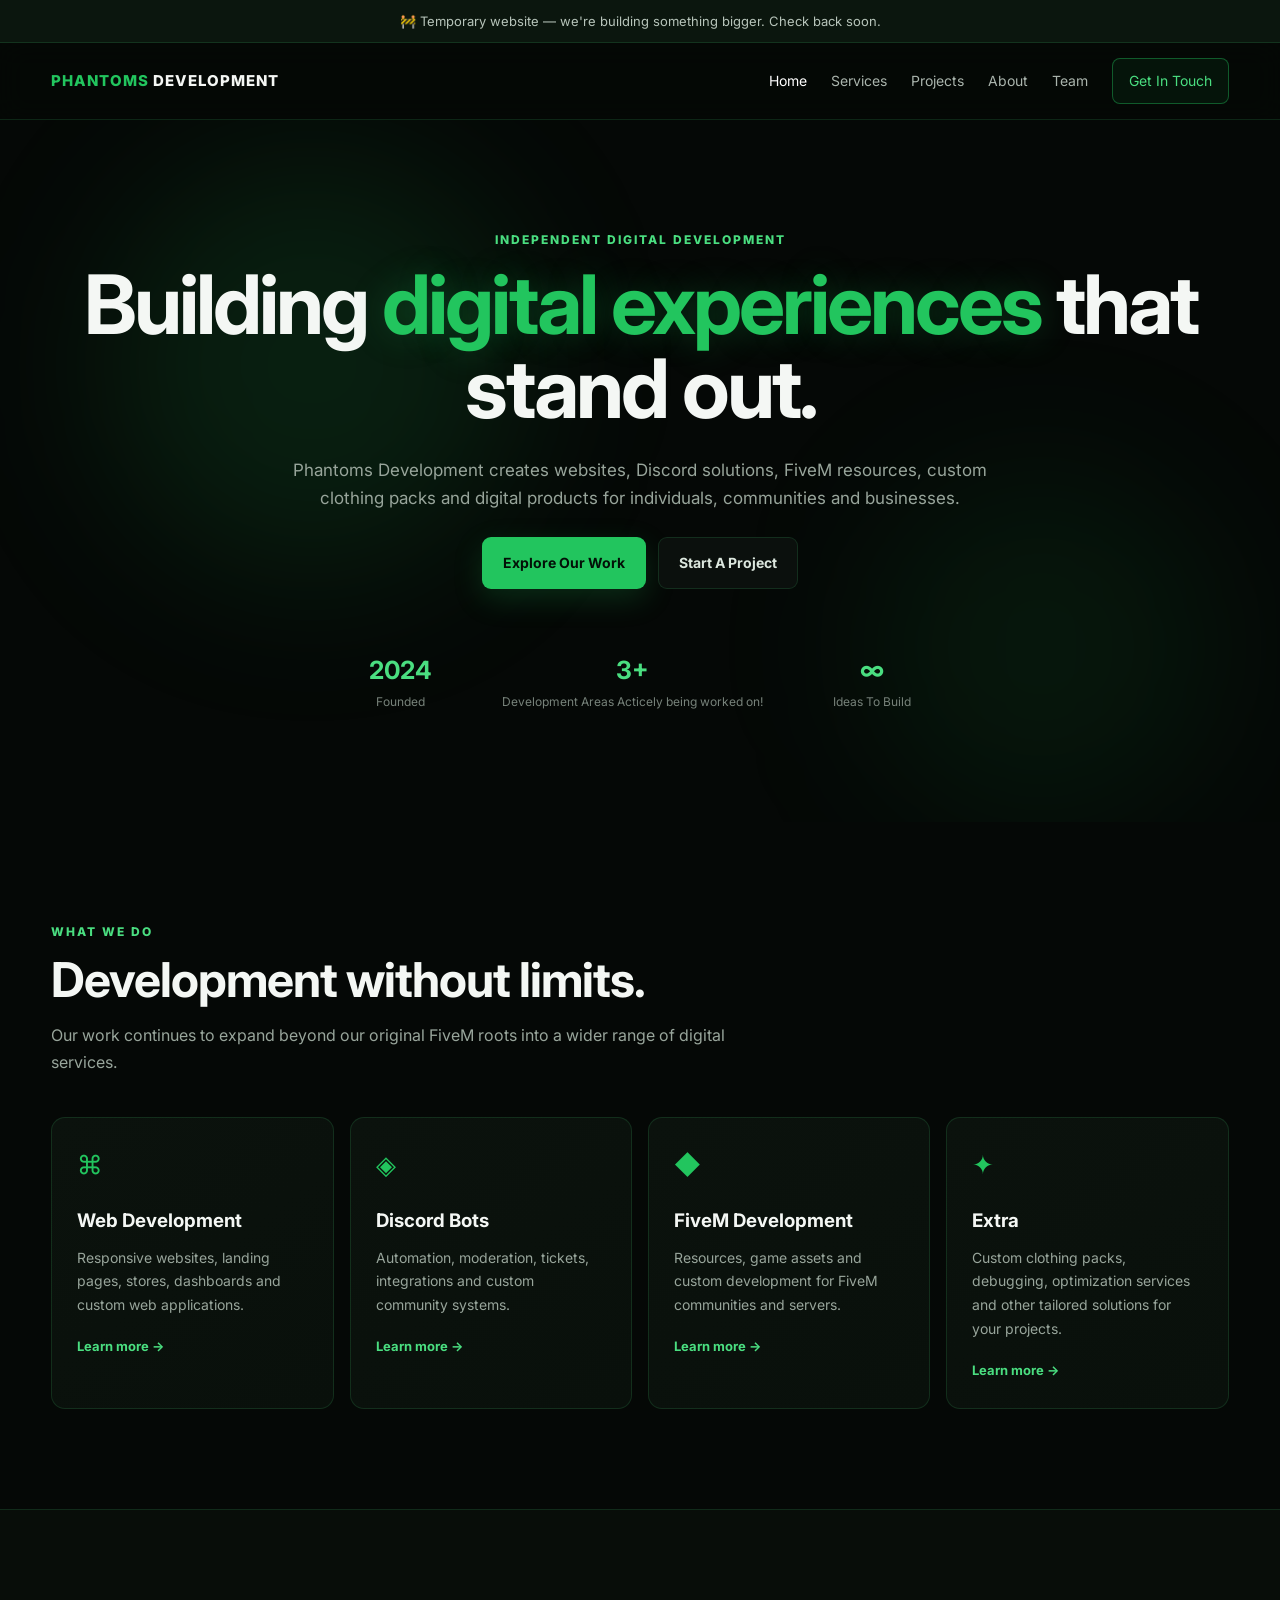
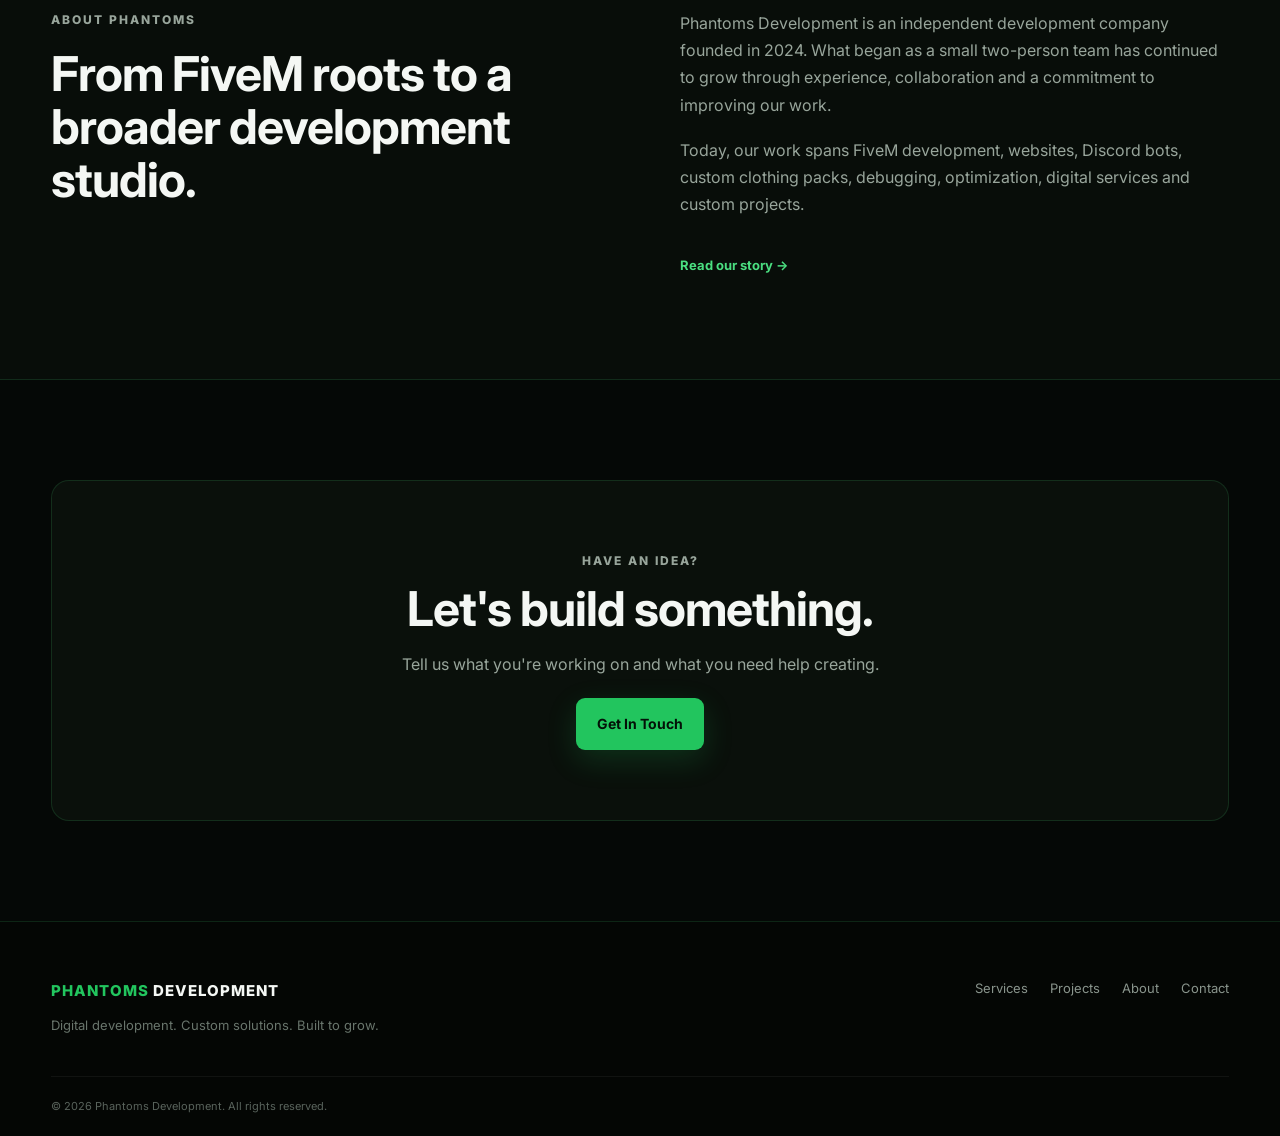
==== commit 25c76ed8: "Update index.html" ====
--- a/index.html
+++ b/index.html
@@ -30,7 +30,6 @@
         <a class="nav-cta" href="contact.html">Get In Touch</a>
     </nav>
 </div>
-```
 
 </header>
 
@@ -40,7 +39,6 @@
     <div class="orb orb-one"></div>
     <div class="orb orb-two"></div>
 
-```
 <div class="container hero-content">
     <p class="eyebrow">INDEPENDENT DIGITAL DEVELOPMENT</p>
 
@@ -73,14 +71,13 @@
         </div>
     </div>
 </div>
-```
 
 </section>
 
 <section class="section">
     <div class="container">
 
-```
+
     <div class="section-heading">
         <p class="eyebrow">WHAT WE DO</p>
         <h2>Development without limits.</h2>
@@ -134,14 +131,14 @@
 
     </div>
 </div>
-```
+
 
 </section>
 
 <section class="section dark-section">
     <div class="container split">
 
-```
+
     <div>
         <p class="eyebrow">ABOUT PHANTOMS</p>
         <h2>From FiveM roots to a broader development studio.</h2>
@@ -164,7 +161,7 @@
     </div>
 
 </div>
-```
+
 
 </section>
 
@@ -172,7 +169,7 @@
     <div class="container cta">
         <p class="eyebrow">HAVE AN IDEA?</p>
 
-```
+
     <h2>Let's build something.</h2>
 
     <p>
@@ -181,7 +178,7 @@
 
     <a class="button primary" href="contact.html">Get In Touch</a>
 </div>
-```
+
 
 </section>
 
@@ -190,7 +187,7 @@
 <footer class="footer">
     <div class="container footer-wrap">
 
-```
+
     <div>
         <a class="logo" href="index.html">
             <span>PHANTOMS</span> DEVELOPMENT
@@ -211,7 +208,7 @@
 <div class="container copyright">
     © 2026 Phantoms Development. All rights reserved.
 </div>
-```
+
 
 </footer>
 
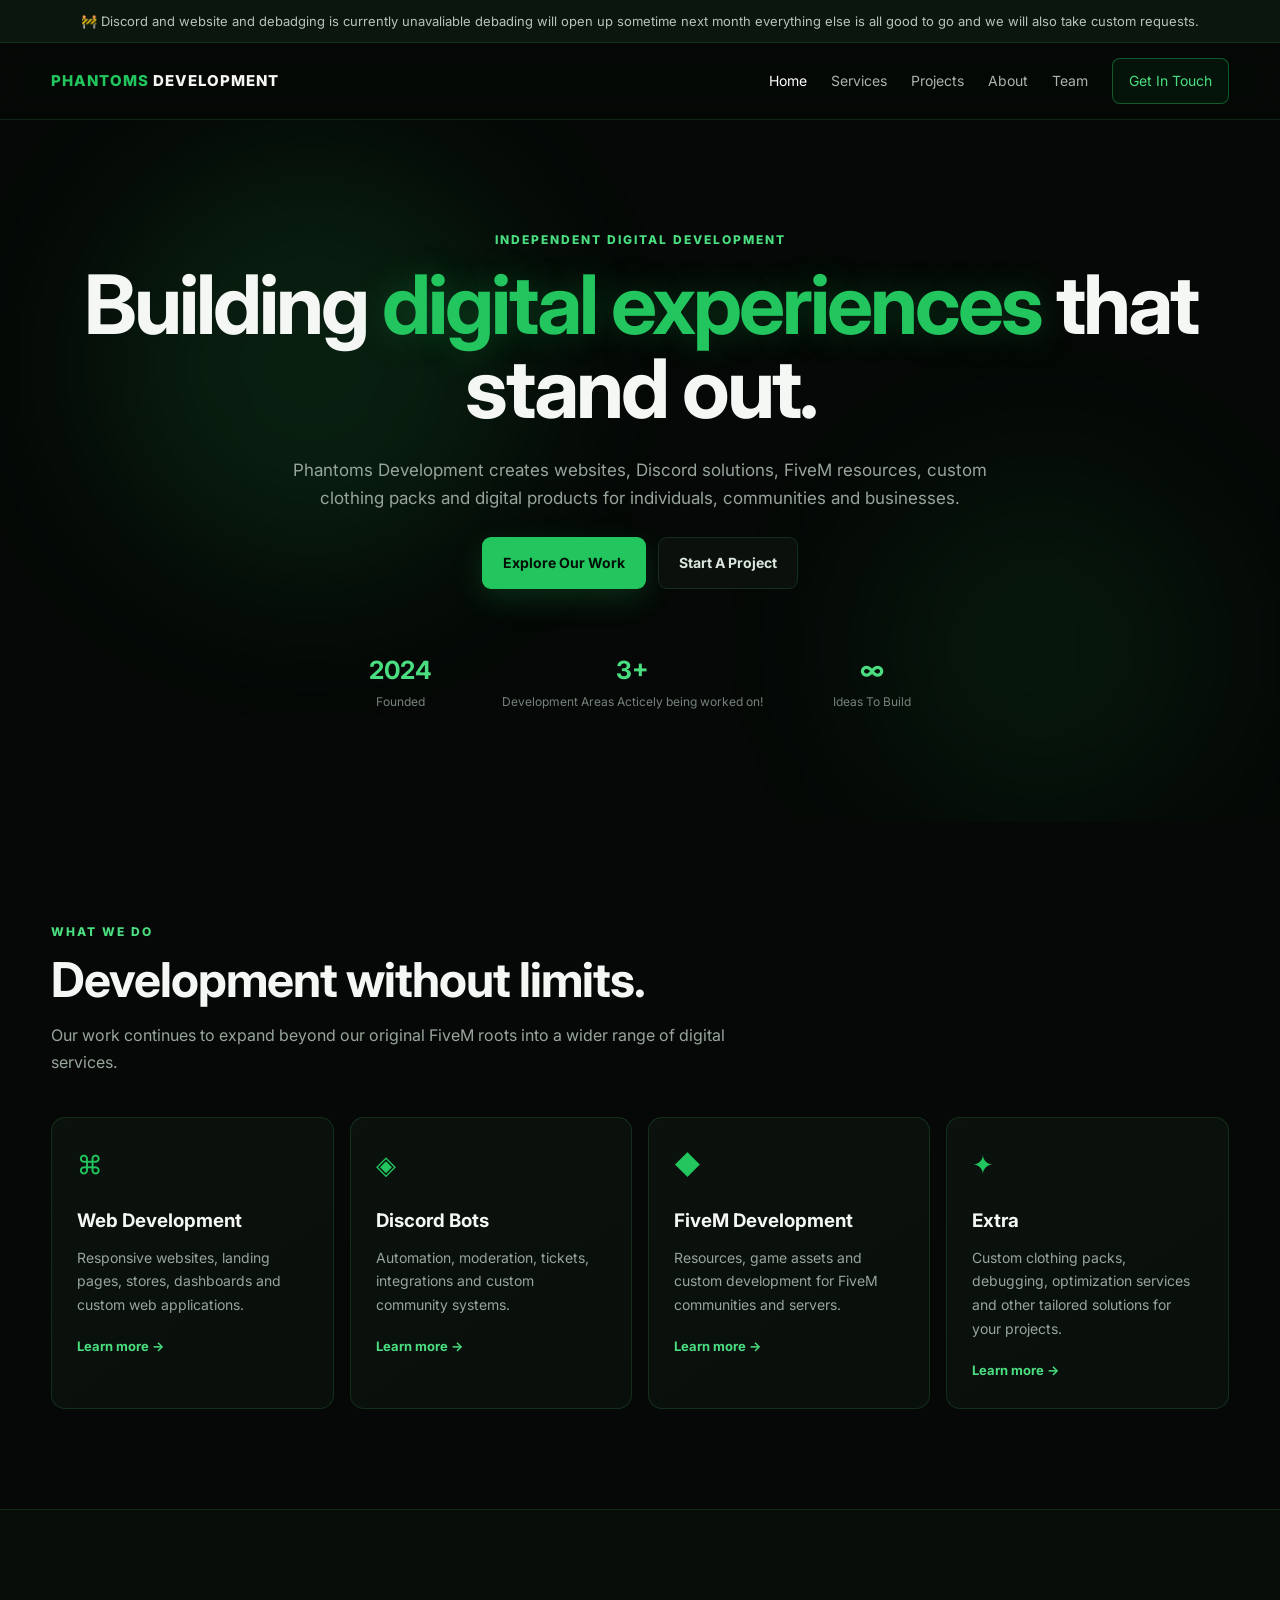
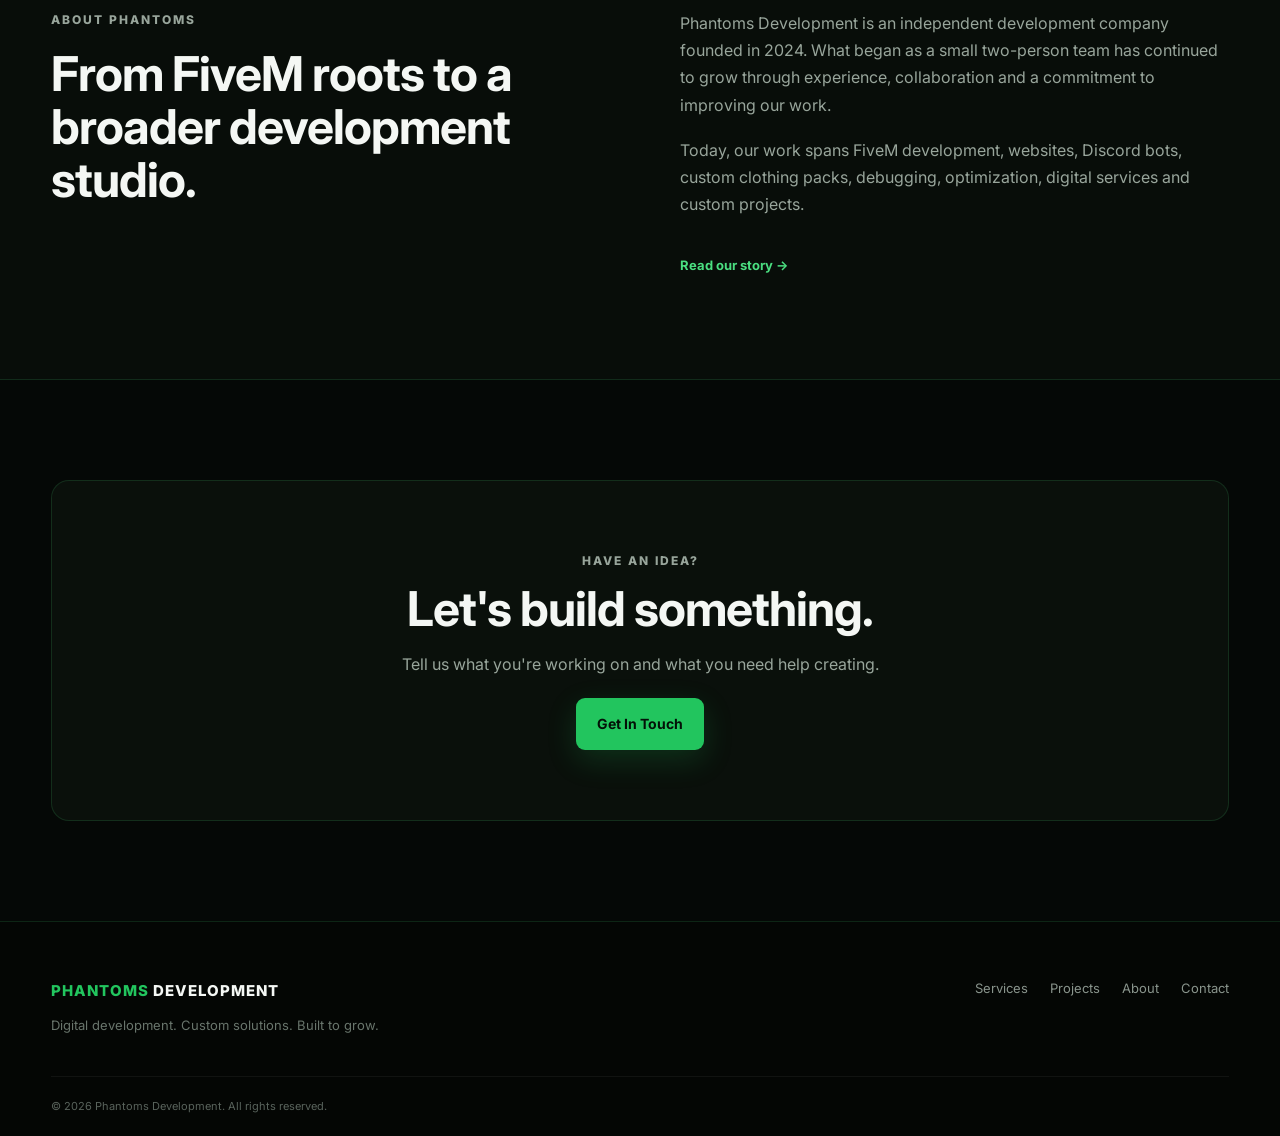
==== commit a0bfdb23: "Update index.html" ====
--- a/index.html
+++ b/index.html
@@ -11,7 +11,7 @@
 
 <body>
 
-<div class="notice">🚧 Temporary website — we're building something bigger. Check back soon.</div>
+<div class="notice">🚧 Discord and website and debadging is currently unavaliable debading will open up sometime next month everything else is all good to go and we will also take custom requests.</div>
 
 <header class="site-header">
     <div class="container nav-wrap">
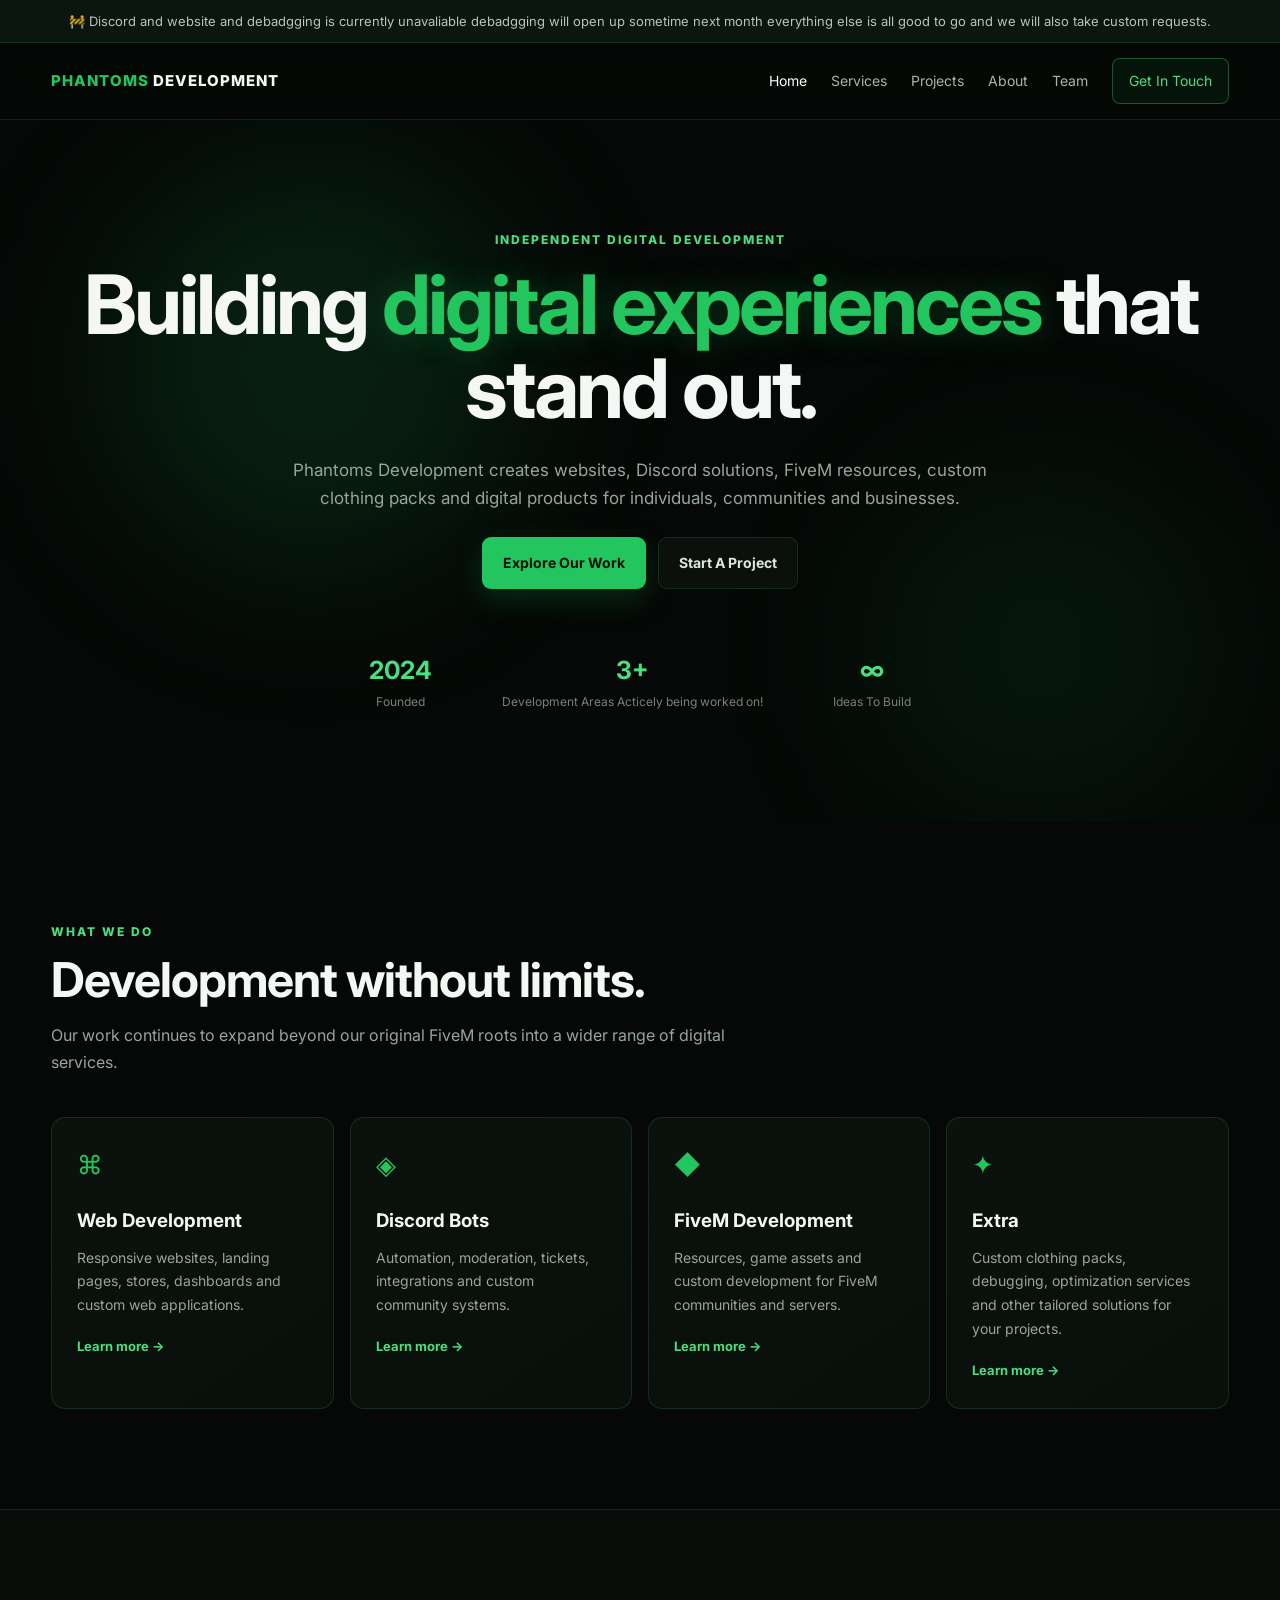
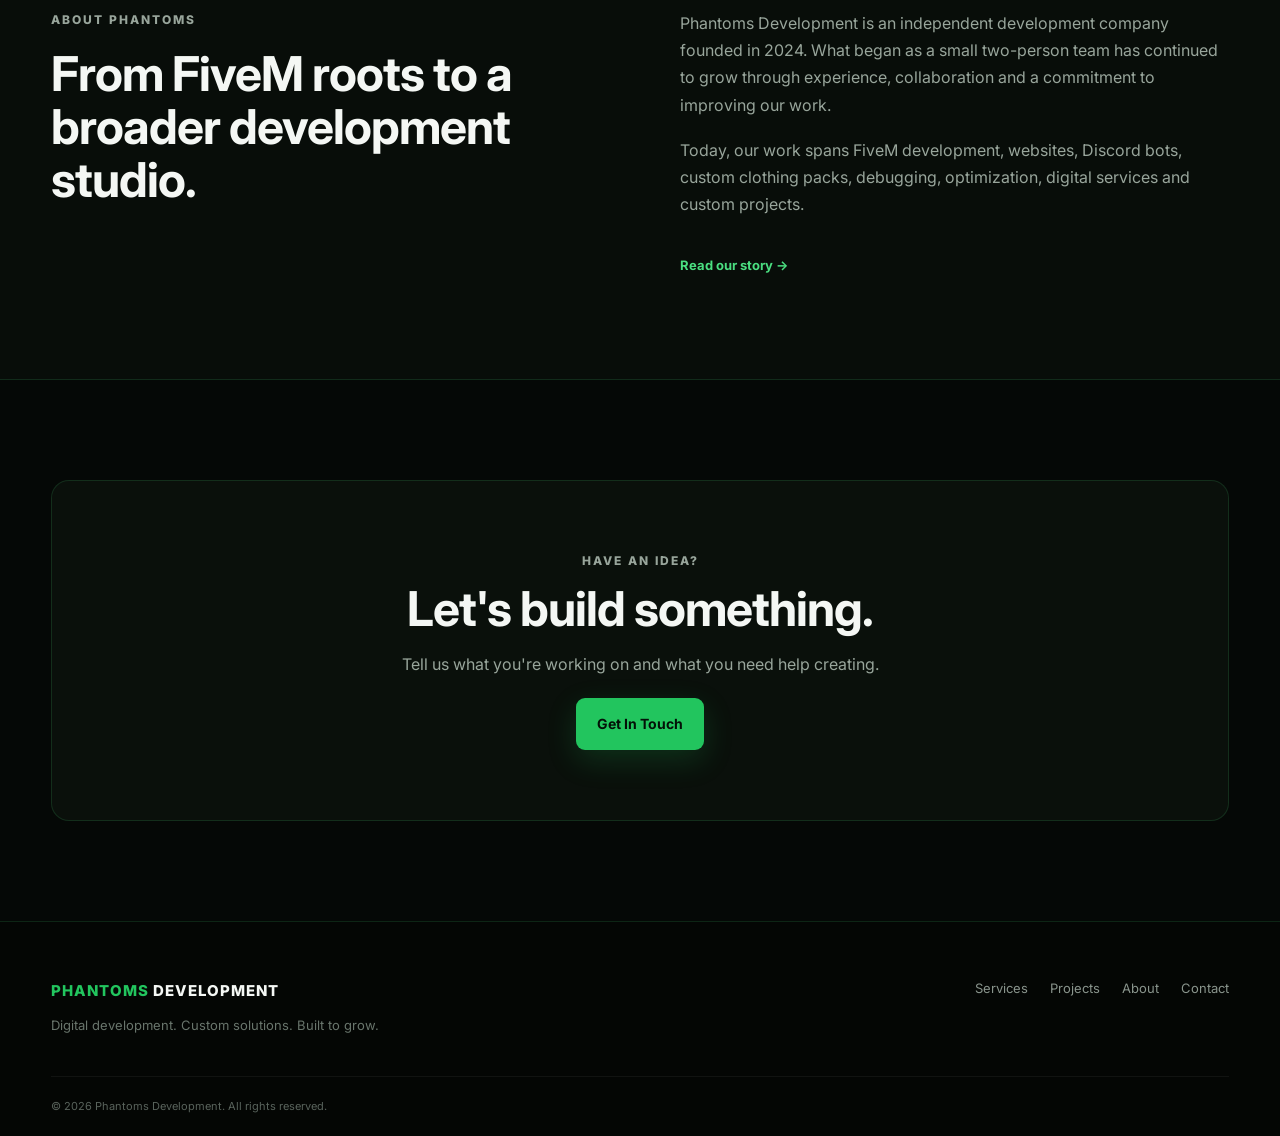
==== commit 079f8e48: "Update index.html" ====
--- a/index.html
+++ b/index.html
@@ -11,7 +11,7 @@
 
 <body>
 
-<div class="notice">🚧 Discord and website and debadging is currently unavaliable debading will open up sometime next month everything else is all good to go and we will also take custom requests.</div>
+<div class="notice">🚧 Discord and website and debadgging is currently unavaliable debadgging will open up sometime next month everything else is all good to go and we will also take custom requests.</div>
 
 <header class="site-header">
     <div class="container nav-wrap">
